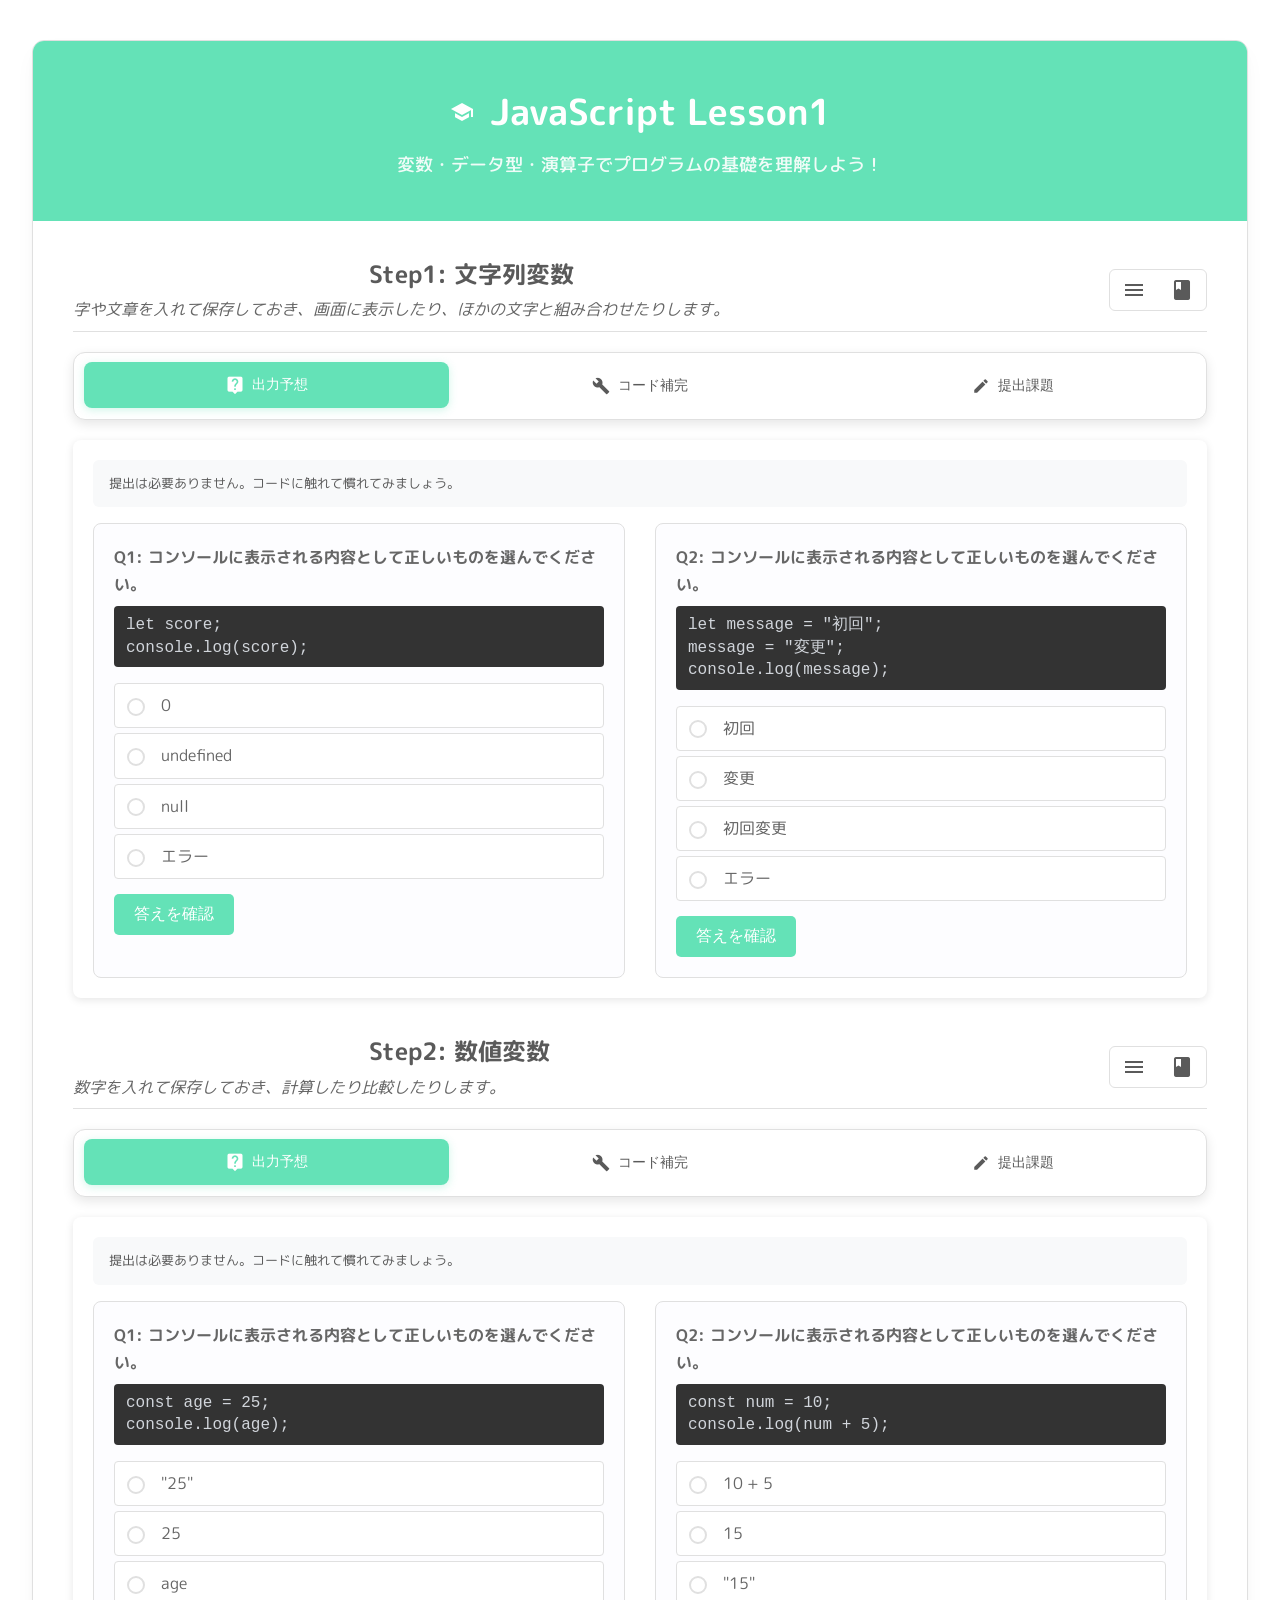
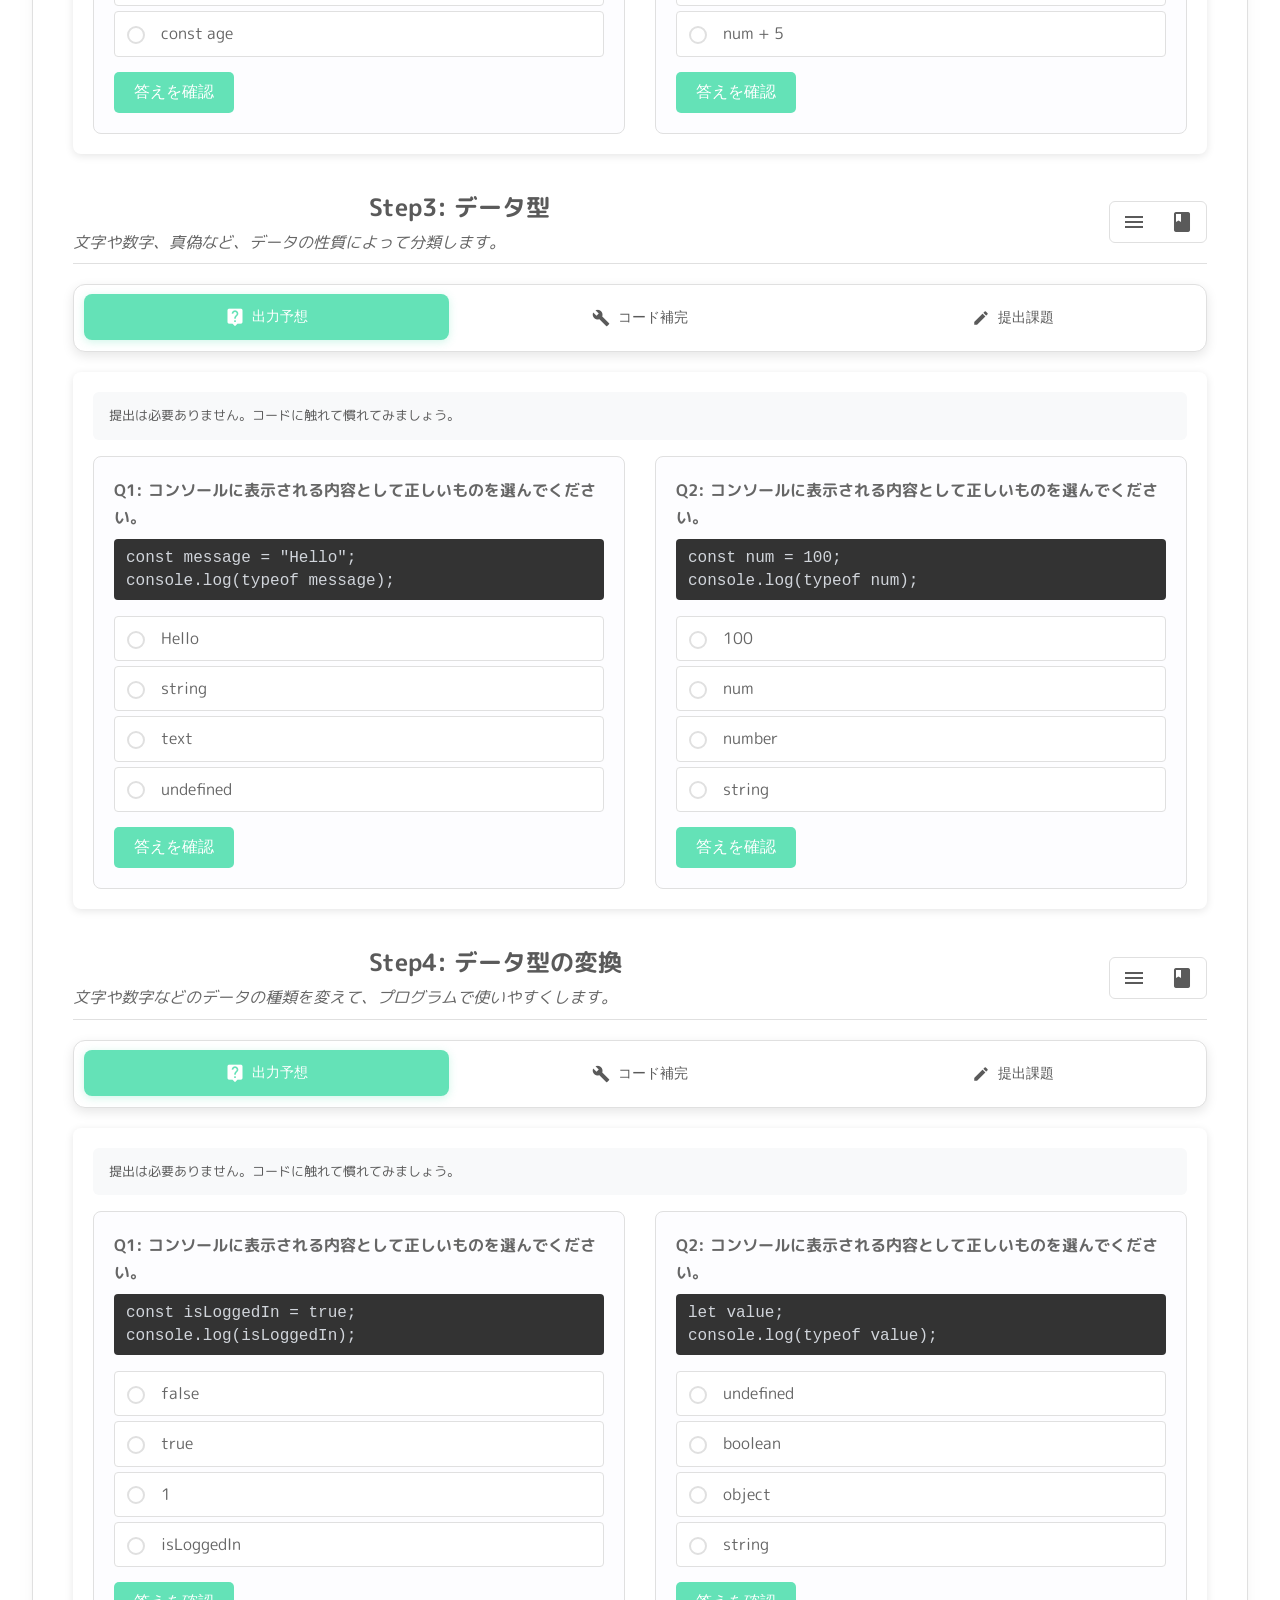
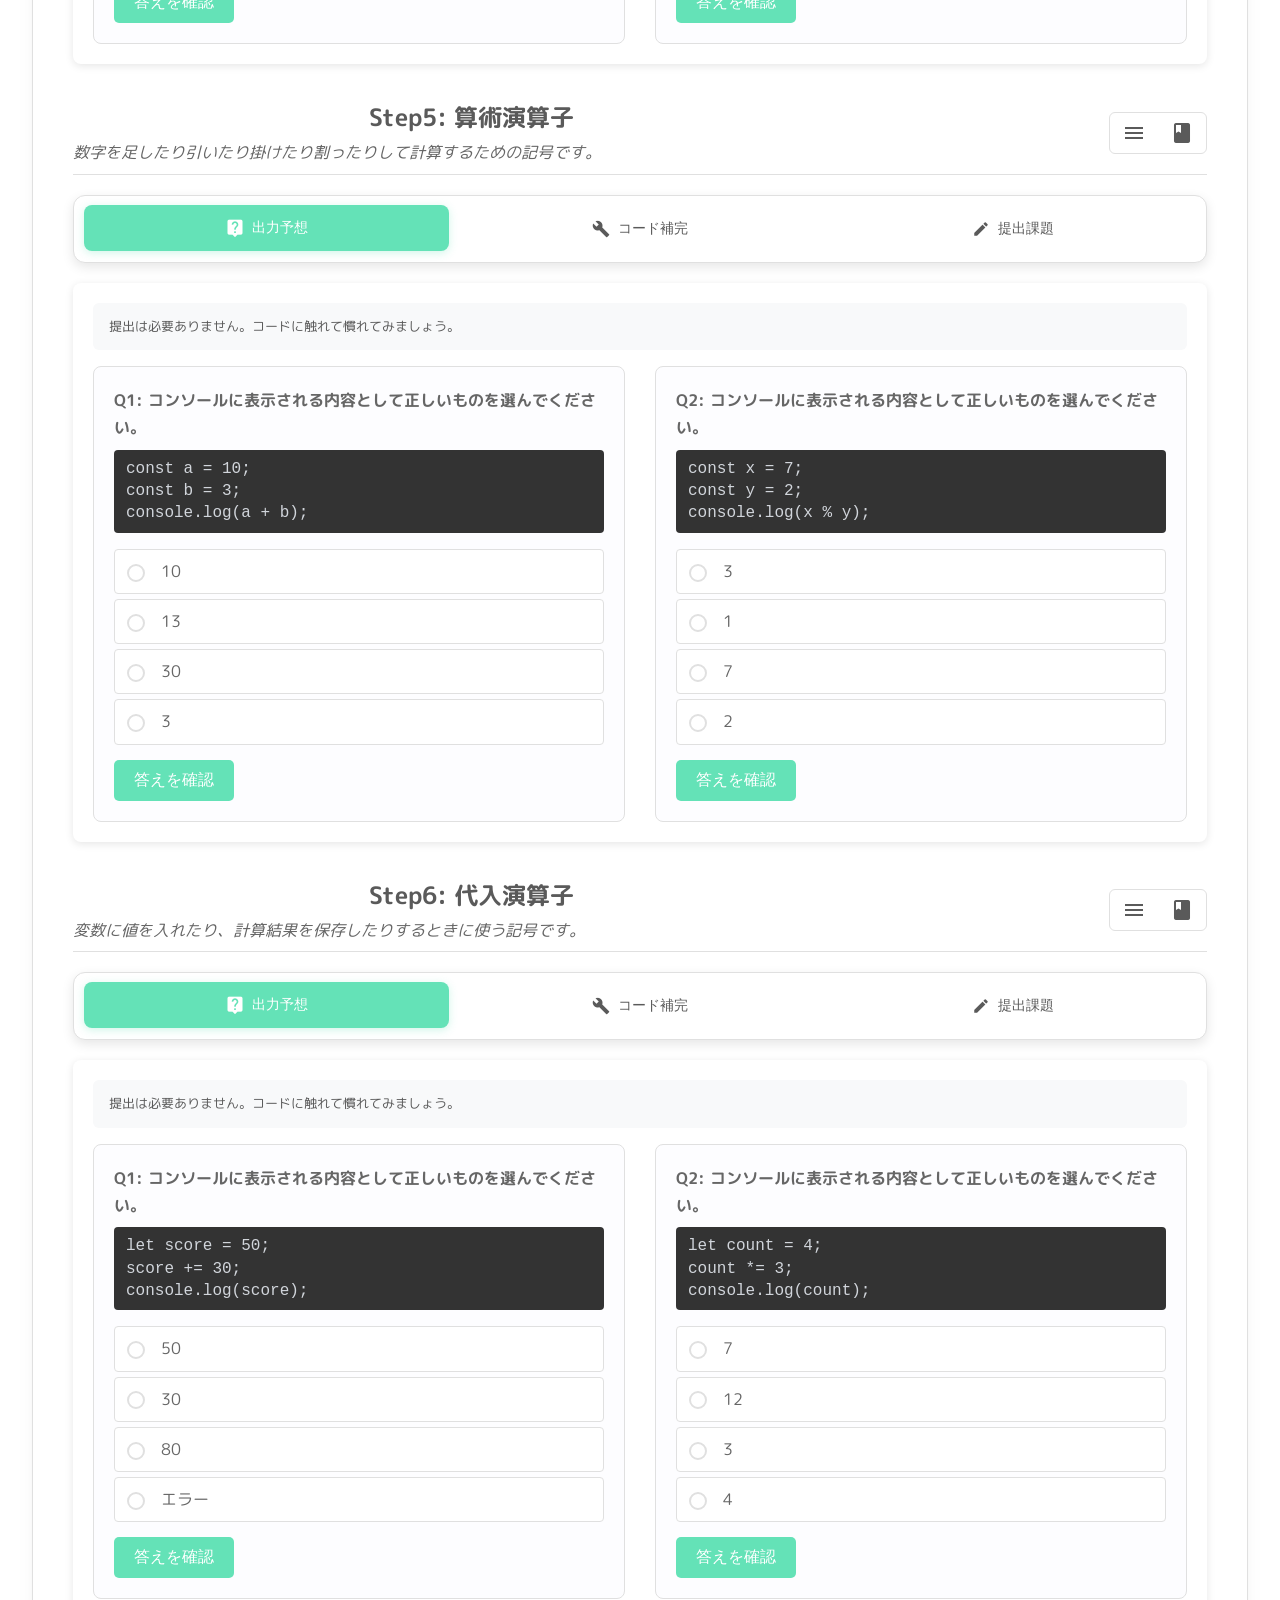
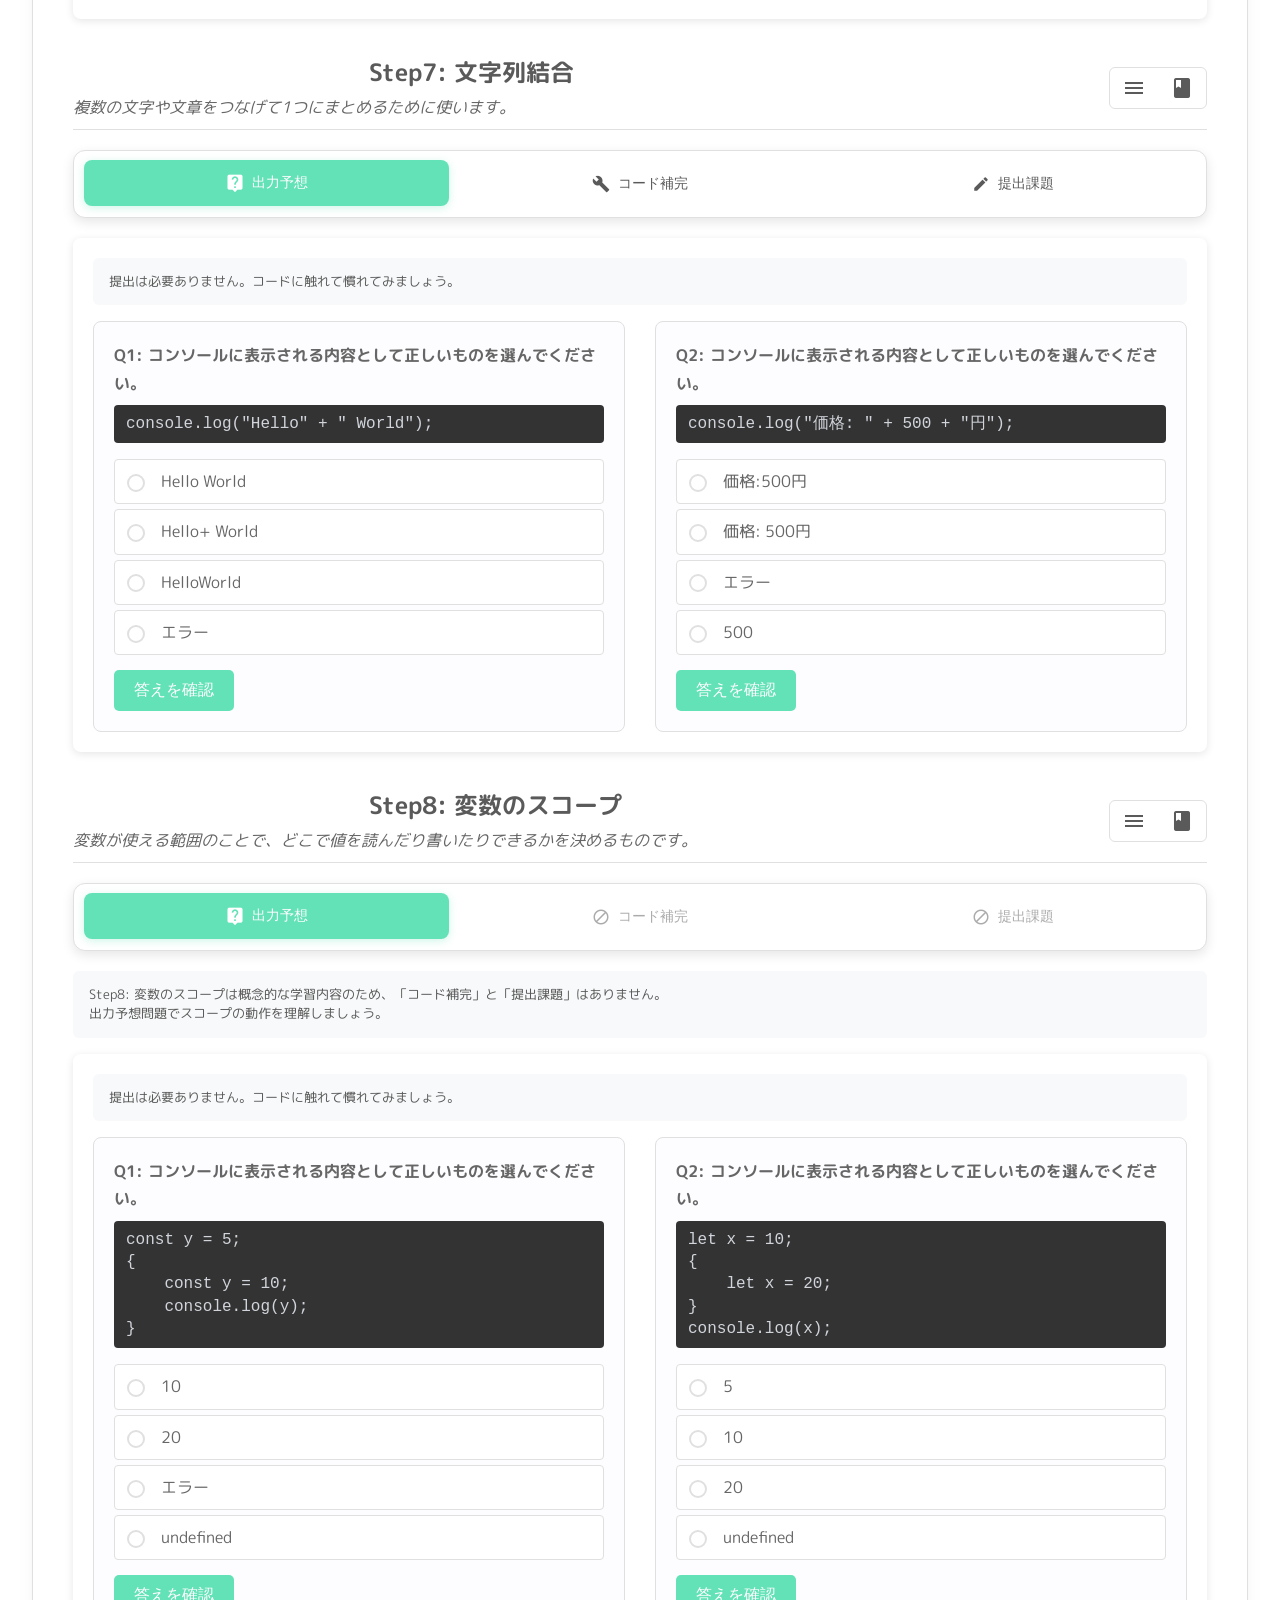
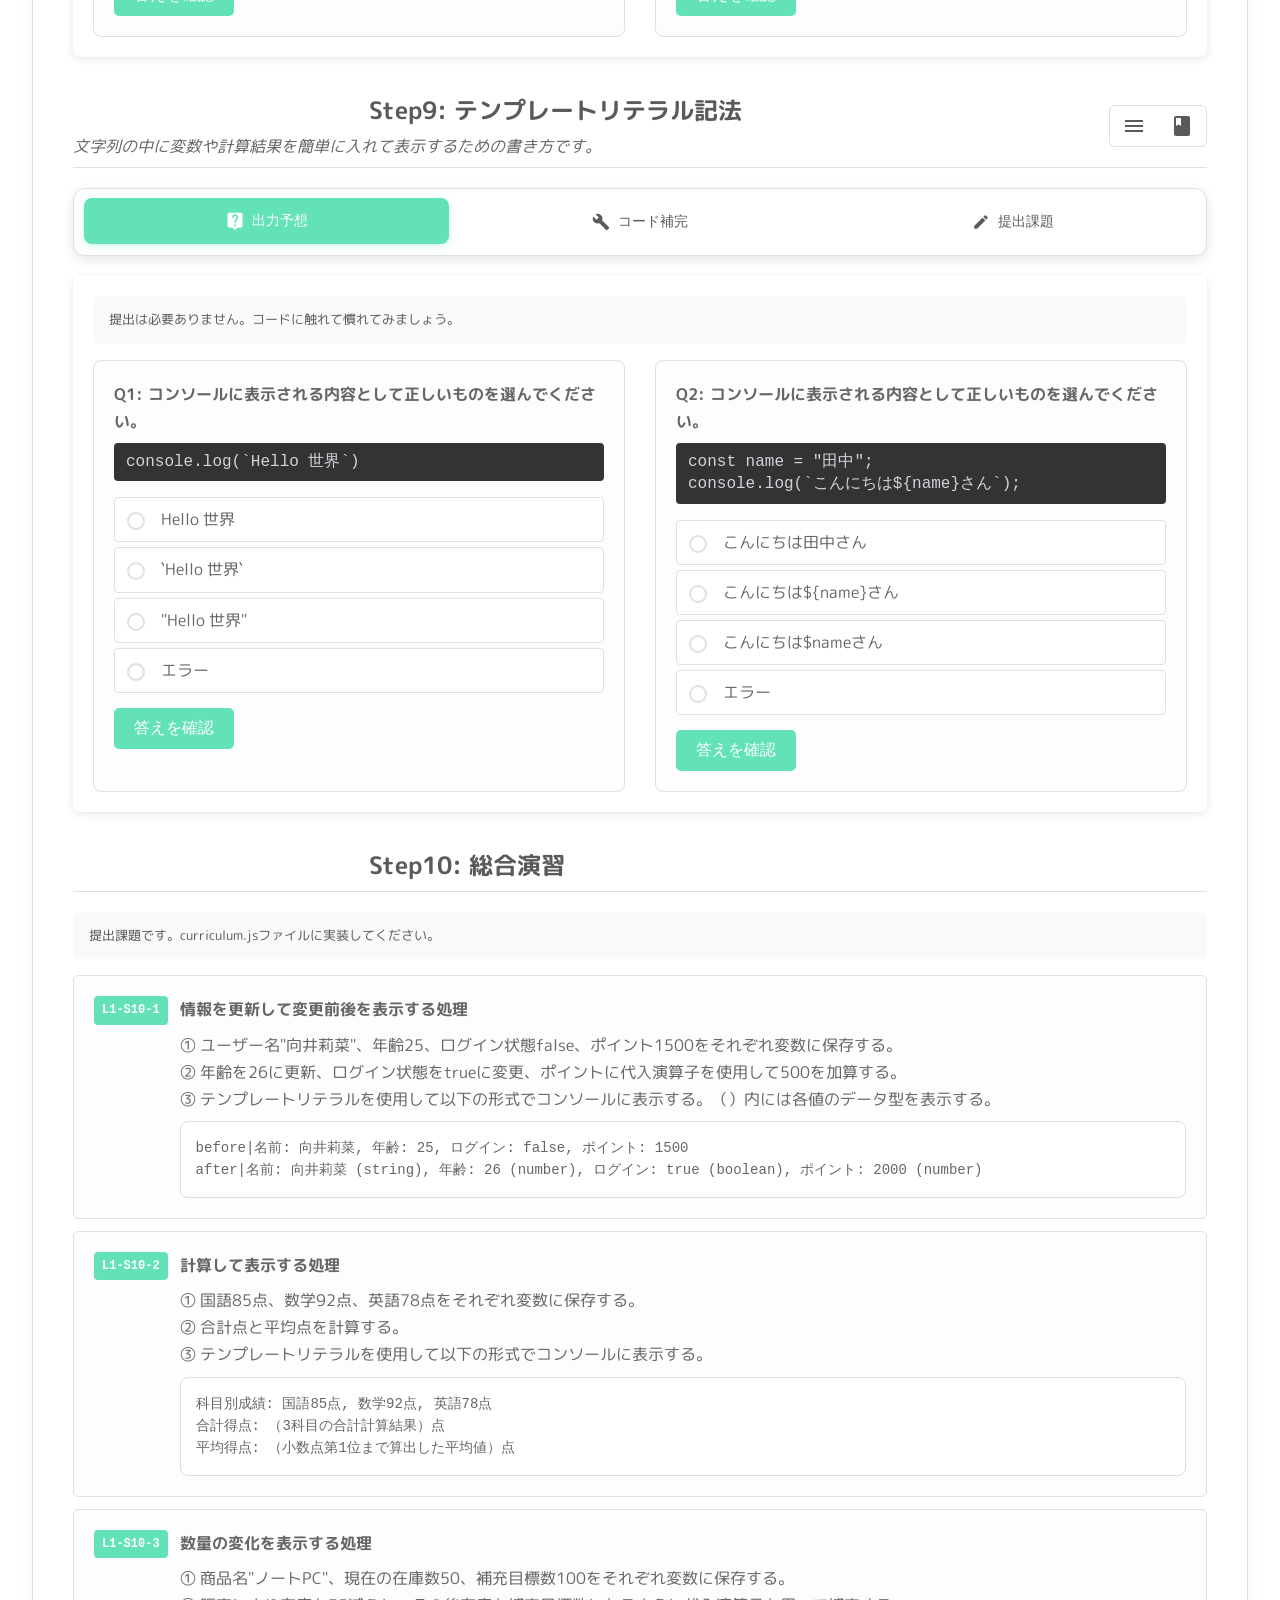
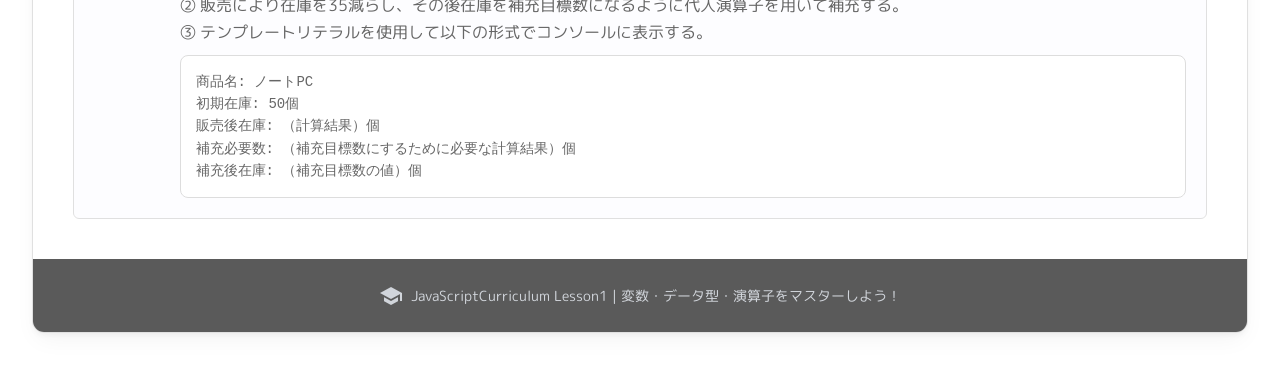
==== lesson1/index.html @ c9334e9e "各ファイルアップ" ====
<!doctype html>
<html lang="ja">
  <head>
    <meta charset="UTF-8" />
    <meta name="viewport" content="width=device-width, initial-scale=1.0" />
    <title>JavaScript練習 - Lesson1</title>
    <link rel="icon" href="../common/assets/image/favicon.ico" type="image/png" />
    <link rel="stylesheet" href="../common/assets/css/reset.css" />
    <link rel="stylesheet" href="../common/assets/css/base.css" />
    <link rel="stylesheet" href="../common/assets/css/style.css" />
    <link rel="stylesheet" href="assets/css/base.css" />
    <link href="https://fonts.googleapis.com/icon?family=Material+Icons" rel="stylesheet" />
  </head>
  <body>
    <div class="l-wrapper">
      <header class="l-header">
        <div class="p-headerTitle">
          <span class="material-icons">school</span>
          <h1 class="c-title-top">JavaScript Lesson1</h1>
        </div>
        <p class="c-title-sub">変数・データ型・演算子でプログラムの基礎を理解しよう！</p>
      </header>
      <main class="l-main">
        <!-- Step1 -->
        <section class="p-section js-section">
          <div class="p-section__title">
            <div class="p-section__title--content">
              <div class="p-section__title--top">
                <span class="material-icons">auto_awesome</span>
                <p>Step1: 文字列変数</p>
              </div>
              <span class="c-useCase">字や文章を入れて保存しておき、画面に表示したり、ほかの文字と組み合わせたりします。</span>
            </div>
            <a href="https://convi0310.backlog.com/alias/wiki/5093304" target="_blank" class="c-link js-tooltip" data-tooltip="解説を読む">
              <span class="material-icons">menu_book</span>
            </a>
          </div>
          <div class="p-section__step js-tab">
            <button class="c-tab js-tab-btn is-active" data-tab="quiz"><span class="material-icons">live_help</span> 出力予想</button>
            <button class="c-tab js-tab-btn u-ml-8" data-tab="blank"><span class="material-icons">build</span> コード補完</button>
            <button class="c-tab js-tab-btn u-ml-8" data-tab="task"><span class="material-icons">edit</span> 提出課題</button>
          </div>
          <!-- 出力予想 -->
          <div class="p-section__tab js-tab-content is-active" data-tab-content="quiz">
            <div class="p-desc">
              <p class="c-text">提出は必要ありません。コードに触れて慣れてみましょう。</p>
            </div>
            <div class="p-quiz">
              <div class="p-quiz__container">
                <div class="p-quiz__item js-quizItem">
                  <h4 class="c-title-question">Q1: コンソールに表示される内容として正しいものを選んでください。</h4>
                  <div class="c-code u-mb-16">let score;<br />console.log(score);</div>
                  <div class="p-choice js-choices">
                    <label class="p-choice__item"><input type="radio" name="q1_1" value="a" /> 0</label>
                    <label class="p-choice__item"><input type="radio" name="q1_1" value="b" /> undefined</label>
                    <label class="p-choice__item"><input type="radio" name="q1_1" value="c" /> null</label>
                    <label class="p-choice__item"><input type="radio" name="q1_1" value="d" /> エラー</label>
                  </div>
                  <div class="p-result u-mb-10 js-quiz-result--11">
                    <span class="js-quiz-message--11 u-color-message u-hide">選択肢を選んでください。</span>
                    <span class="js-quiz-correct--11 u-color-normal u-hide">〇 正解！</span>
                    <span class="js-quiz-incorrect--11 u-color-warning u-hide">
                      ✕ 不正解。<br />
                      正解は「undefined」です。letで宣言しただけで値を代入していない変数にはundefinedが入ります。
                    </span>
                  </div>
                  <button data-quiz-id="q1_1" data-step-question-id="11" class="c-btn">答えを確認</button>
                </div>
                <div class="p-quiz__item js-quizItem">
                  <h4 class="c-title-question">Q2: コンソールに表示される内容として正しいものを選んでください。</h4>
                  <div class="c-code u-mb-16">let message = "初回";<br />message = "変更";<br />console.log(message);</div>
                  <div class="p-choice js-choices">
                    <label class="p-choice__item"><input type="radio" name="q1_2" value="a" /> 初回</label>
                    <label class="p-choice__item"><input type="radio" name="q1_2" value="b" /> 変更</label>
                    <label class="p-choice__item"><input type="radio" name="q1_2" value="c" /> 初回変更</label>
                    <label class="p-choice__item"><input type="radio" name="q1_2" value="d" /> エラー</label>
                  </div>
                  <div class="p-result u-mb-10 js-quiz-result--12">
                    <span class="js-quiz-message--12 u-color-message u-hide">選択肢を選んでください。</span>
                    <span class="js-quiz-correct--12 u-color-normal u-hide">〇 正解！</span>
                    <span class="js-quiz-incorrect--12 u-color-warning u-hide">
                      ✕ 不正解。<br />
                      正解は「変更」です。変数messageの値が再代入により変更されます。
                    </span>
                  </div>
                  <button data-quiz-id="q1_2" data-step-question-id="12" class="c-btn">答えを確認</button>
                </div>
              </div>
            </div>
          </div>
          <!-- コード補完 -->
          <div class="p-section__tab js-tab-content" data-tab-content="blank">
            <div class="p-desc">
              <p class="c-text">提出は必要ありません。コードに触れて慣れてみましょう。</p>
            </div>
            <div class="p-blank">
              <div class="p-blank__item js-blankItem">
                <h4 class="c-title-question">Q1: 名前が2文字かどうかを確認するコードの空欄を埋めてください。</h4>
                <div class="c-code -blank">
                  const name = "田中";<br />
                  console.log(name.<label for="blank1-11" class="c-label-input">文字数を取得するプロパティ</label><input type="text" class="c-input js-blank--1" id="blank1-11" placeholder="①" /> ===
                  <label for="blank1-12" class="c-label-input">文字数</label><input type="text" class="c-input js-blank--2" id="blank1-12" placeholder="②" />);
                </div>
                <div class="p-result u-mb-10 js-blank-result--11">
                  <span class="js-blank-correct--11 u-color-normal u-hide">〇 正解！</span>
                  <span class="js-blank-incorrect--11 u-color-warning u-hide">
                    ✕ 不正解。<br />
                    正解は ①length ②2 です。<br />
                    lengthプロパティで文字列の文字数を取得し、===で数値と比較します。
                  </span>
                </div>
                <button data-blank-id="11" class="c-btn">答えを確認</button>
              </div>
              <div class="p-blank__item js-blankItem">
                <h4 class="c-title-question">Q2: お知らせメッセージを保存し、再代入した後にコンソールに表示するコードの空欄を埋めてください。</h4>
                <div class="c-code -blank">
                  <label for="blank1-14" class="c-label-input">Variable declaration</label>
                  <input type="text" class="c-input js-blank--4" id="blank1-14" placeholder="①" /> noticeMessage = "営業時間変更のお知らせ";<br />
                  noticeMessage = "休業日のお知らせ";<br />
                  console.<label for="blank1-15" class="c-label-input">Console method</label><input type="text" class="c-input js-blank--5" id="blank1-15" placeholder="②" />(noticeMessage);
                </div>
                <div class="p-result u-mb-10 js-blank-result--12">
                  <span class="js-blank-correct--12 u-color-normal u-hide">〇 正解！</span>
                  <span class="js-blank-incorrect--12 u-color-warning u-hide">
                    ✕ 不正解。<br />
                    正解は ①let ②log です。<br />
                    letは再代入可能な変数宣言、logはコンソールに表示するメソッドです。
                  </span>
                </div>
                <button data-blank-id="12" class="c-btn">答えを確認</button>
              </div>
            </div>
          </div>
          <!-- 提出課題 -->
          <div class="p-section__tab js-tab-content" data-tab-content="task">
            <div class="p-desc">
              <p class="c-text">提出課題です。curriculum.jsファイルに実装してください。</p>
            </div>
            <div class="p-task">
              <div class="p-task__item">
                <span class="c-tag js-tooltip" data-tooltip="問題番号をコピー" data-copy>L1-S1-1</span>
                <span class="u-flex-1"> 変数'companyName'に文字列"株式会社テクノロジー"を保存し、コンソールに表示する。 </span>
              </div>
              <div class="p-task__item">
                <span class="c-tag js-tooltip" data-tooltip="問題番号をコピー" data-copy>L1-S1-2</span>
                <span class="u-flex-1">
                  変数'welcomeMessage'に文字列"ようこそ、弊社のサイトへ"を保存し、コンソールに表示する。<br />
                  'welcomeMessage'に文字列"会社概要"を代入しコンソールへ表示する。
                </span>
              </div>
            </div>
          </div>
        </section>
        <!-- Step2 -->
        <section class="p-section js-section">
          <div class="p-section__title">
            <div class="p-section__title--content">
              <div class="p-section__title--top">
                <span class="material-icons">auto_awesome</span>
                <p>Step2: 数値変数</p>
              </div>
              <span class="c-useCase">数字を入れて保存しておき、計算したり比較したりします。</span>
            </div>
            <a href="https://convi0310.backlog.com/alias/wiki/5093304" target="_blank" class="c-link js-tooltip" data-tooltip="解説を読む">
              <span class="material-icons">menu_book</span>
            </a>
          </div>
          <div class="p-section__step js-tab">
            <button class="c-tab js-tab-btn is-active" data-tab="quiz2"><span class="material-icons">live_help</span> 出力予想</button>
            <button class="c-tab js-tab-btn u-ml-8" data-tab="blank2"><span class="material-icons">build</span> コード補完</button>
            <button class="c-tab js-tab-btn u-ml-8" data-tab="task2"><span class="material-icons">edit</span> 提出課題</button>
          </div>
          <!-- 出力予想 -->
          <div class="p-section__tab js-tab-content is-active" data-tab-content="quiz2">
            <div class="p-desc">
              <p class="c-text">提出は必要ありません。コードに触れて慣れてみましょう。</p>
            </div>
            <div class="p-quiz">
              <div class="p-quiz__container">
                <div class="p-quiz__item js-quizItem">
                  <h4 class="c-title-question">Q1: コンソールに表示される内容として正しいものを選んでください。</h4>
                  <div class="c-code u-mb-16">const age = 25;<br />console.log(age);</div>
                  <div class="p-choice js-choices">
                    <label class="p-choice__item"><input type="radio" name="q2_1" value="a" /> "25"</label>
                    <label class="p-choice__item"><input type="radio" name="q2_1" value="b" /> 25</label>
                    <label class="p-choice__item"><input type="radio" name="q2_1" value="c" /> age</label>
                    <label class="p-choice__item"><input type="radio" name="q2_1" value="d" /> const age</label>
                  </div>
                  <div class="p-result u-mb-10 js-quiz-result--21">
                    <span class="js-quiz-message--21 u-color-message u-hide">選択肢を選んでください。</span>
                    <span class="js-quiz-correct--21 u-color-normal u-hide">〇 正解！</span>
                    <span class="js-quiz-incorrect--21 u-color-warning u-hide">
                      ✕ 不正解。<br />
                      正解は「25」です。変数ageの値が出力されます。
                    </span>
                  </div>
                  <button data-quiz-id="q2_1" data-step-question-id="21" class="c-btn">答えを確認</button>
                </div>
                <div class="p-quiz__item js-quizItem">
                  <h4 class="c-title-question">Q2: コンソールに表示される内容として正しいものを選んでください。</h4>
                  <div class="c-code u-mb-16">const num = 10;<br />console.log(num + 5);</div>
                  <div class="p-choice js-choices">
                    <label class="p-choice__item"><input type="radio" name="q2_2" value="a" /> 10 + 5</label>
                    <label class="p-choice__item"><input type="radio" name="q2_2" value="b" /> 15</label>
                    <label class="p-choice__item"><input type="radio" name="q2_2" value="c" /> "15"</label>
                    <label class="p-choice__item"><input type="radio" name="q2_2" value="d" /> num + 5</label>
                  </div>
                  <div class="p-result u-mb-10 js-quiz-result--22">
                    <span class="js-quiz-message--22 u-color-message u-hide">選択肢を選んでください。</span>
                    <span class="js-quiz-correct--22 u-color-normal u-hide"> 〇 正解！ </span>
                    <span class="js-quiz-incorrect--22 u-color-warning u-hide">
                      ✕ 不正解。<br />
                      正解は「15」です。変数numと計算した値 10 + 5 = 15が出力されます。
                    </span>
                  </div>
                  <button data-quiz-id="q2_2" data-step-question-id="22" class="c-btn">答えを確認</button>
                </div>
              </div>
            </div>
          </div>
          <!-- コード補完 -->
          <div class="p-section__tab js-tab-content js-blank-2" data-tab-content="blank2">
            <div class="p-desc">
              <p class="c-text">提出は必要ありません。コードに触れて慣れてみましょう。</p>
            </div>
            <div class="p-blank">
              <div class="p-blank__item js-blankItem">
                <h4 class="c-title-question">Q1: 価格980円を保存し、コンソールに表示するコードの空欄を埋めてください。再代入はありません。</h4>
                <div class="c-code -blank">
                  <label for="blank1-21" class="c-label-input">Variable declaration</label>
                  <input type="text" class="c-input js-blank--7" id="blank1-21" placeholder="①" /> price =
                  <label for="blank1-22" class="c-label-input">Number value</label>
                  <input type="text" class="c-input js-blank--8" id="blank1-22" placeholder="②" />;<br />console.log(price);
                </div>
                <div class="p-result u-mb-10 js-blank-result--21">
                  <span class="js-blank-correct--21 u-color-normal u-hide"> 〇 正解！ </span>
                  <span class="js-blank-incorrect--21 u-color-warning u-hide">
                    ✕ 不正解。
                    <br />正解は ①const ②980 です。
                  </span>
                </div>
                <button data-blank-id="21" class="c-btn">答えを確認</button>
              </div>
              <div class="p-blank__item js-blankItem">
                <h4 class="c-title-question">Q2: 在庫数150個を保存し、75を再代入した後にコンソールに表示するコードの空欄を埋めてください。</h4>
                <div class="c-code -blank">
                  <label for="blank1-23" class="c-label-input">Variable declaration</label>
                  <input type="text" class="c-input js-blank--9" id="blank1-23" placeholder="①" /> stock =
                  <label for="blank1-24" class="c-label-input">Number value</label>
                  <input type="text" class="c-input js-blank--10" id="blank1-24" placeholder="②" />;<br />
                  stock = 75;<br />
                  console.log(stock);
                </div>
                <div class="p-result u-mb-10 js-blank-result--22">
                  <span class="js-blank-correct--22 u-color-normal u-hide"> 〇 正解！ </span>
                  <span class="js-blank-incorrect--22 u-color-warning u-hide">
                    ✕ 不正解。
                    <br />正解は ①let ②150 です。
                  </span>
                </div>
                <button data-blank-id="22" class="c-btn">答えを確認</button>
              </div>
            </div>
          </div>
          <!-- 提出課題 -->
          <div class="p-section__tab js-tab-content" data-tab-content="task2">
            <div class="p-desc">
              <p class="c-text">提出課題です。curriculum.jsファイルに実装してください。</p>
            </div>
            <div class="p-task">
              <div class="p-task__item">
                <span class="c-tag js-tooltip" data-tooltip="問題番号をコピー" data-copy>L1-S2-1</span>
                <span class="u-flex-1">変数'score'に数値85を保存し、コンソールに表示する。</span>
              </div>
              <div class="p-task__item">
                <span class="c-tag js-tooltip" data-tooltip="問題番号をコピー" data-copy>L1-S2-2</span>
                <span class="u-flex-1">
                  変数'count'に数値300を保存し、コンソールに表示する。 <br />
                  'countに数値100を再代入し、コンソールに表示する。
                </span>
              </div>
            </div>
          </div>
        </section>
        <!-- Step3 -->
        <section class="p-section js-section">
          <div class="p-section__title">
            <div class="p-section__title--content">
              <div class="p-section__title--top">
                <span class="material-icons">auto_awesome</span>
                <p>Step3: データ型</p>
              </div>
              <span class="c-useCase">文字や数字、真偽など、データの性質によって分類します。</span>
            </div>
            <a href="https://convi0310.backlog.com/alias/wiki/5093327" target="_blank" class="c-link js-tooltip" data-tooltip="解説を読む">
              <span class="material-icons">menu_book</span>
            </a>
          </div>
          <div class="p-section__step js-tab">
            <button class="c-tab js-tab-btn is-active" data-tab="quiz3"><span class="material-icons">live_help</span> 出力予想</button>
            <button class="c-tab js-tab-btn u-ml-8" data-tab="blank3"><span class="material-icons">build</span> コード補完</button>
            <button class="c-tab js-tab-btn u-ml-8" data-tab="task3"><span class="material-icons">edit</span> 提出課題</button>
          </div>
          <!-- 出力予想 -->
          <div class="p-section__tab js-tab-content is-active" data-tab-content="quiz3">
            <div class="p-desc">
              <p class="c-text">提出は必要ありません。コードに触れて慣れてみましょう。</p>
            </div>
            <div class="p-quiz">
              <div class="p-quiz__container">
                <div class="p-quiz__item js-quizItem">
                  <h4 class="c-title-question">Q1: コンソールに表示される内容として正しいものを選んでください。</h4>
                  <div class="c-code u-mb-16">const message = "Hello";<br />console.log(typeof message);</div>
                  <div class="p-choice js-choices">
                    <label class="p-choice__item"><input type="radio" name="q3_1" value="a" /> Hello</label>
                    <label class="p-choice__item"><input type="radio" name="q3_1" value="b" /> string</label>
                    <label class="p-choice__item"><input type="radio" name="q3_1" value="c" /> text</label>
                    <label class="p-choice__item"><input type="radio" name="q3_1" value="d" /> undefined</label>
                  </div>
                  <div class="p-result u-mb-10 js-quiz-result--31">
                    <span class="js-quiz-message--31 u-color-message u-hide">選択肢を選んでください。</span>
                    <span class="js-quiz-correct--31 u-color-normal u-hide"> 〇 正解！ </span>
                    <span class="js-quiz-incorrect--31 u-color-warning u-hide">
                      ✕ 不正解。<br />
                      正解は「string」です。変数messageの型が出力されます。
                    </span>
                  </div>
                  <button data-quiz-id="q3_1" data-step-question-id="31" class="c-btn">答えを確認</button>
                </div>

                <div class="p-quiz__item js-quizItem">
                  <h4 class="c-title-question">Q2: コンソールに表示される内容として正しいものを選んでください。</h4>
                  <div class="c-code u-mb-16">const num = 100;<br />console.log(typeof num);</div>
                  <div class="p-choice js-choices">
                    <label class="p-choice__item"><input type="radio" name="q3_2" value="a" /> 100</label>
                    <label class="p-choice__item"><input type="radio" name="q3_2" value="b" /> num</label>
                    <label class="p-choice__item"><input type="radio" name="q3_2" value="c" /> number</label>
                    <label class="p-choice__item"><input type="radio" name="q3_2" value="d" /> string</label>
                  </div>
                  <div class="p-result u-mb-10 js-quiz-result--32">
                    <span class="js-quiz-message--32 u-color-message u-hide">選択肢を選んでください。</span>
                    <span class="js-quiz-correct--32 u-color-normal u-hide"> 〇 正解！ </span>
                    <span class="js-quiz-incorrect--32 u-color-warning u-hide">
                      ✕ 不正解。<br />
                      正解は「number」です。変数numの型が出力されます。
                    </span>
                  </div>
                  <button data-quiz-id="q3_2" data-step-question-id="32" class="c-btn">答えを確認</button>
                </div>
              </div>
            </div>
          </div>
          <!-- コード補完 -->
          <div class="p-section__tab js-tab-content js-blank-3" data-tab-content="blank3">
            <div class="p-desc">
              <p class="c-text">提出は必要ありません。コードに触れて慣れてみましょう。</p>
            </div>
            <div class="p-blank">
              <div class="p-blank__item js-blankItem">
                <h4 class="c-title-question">Q1: 商品価格として1200を保存し、その型を確認するコードの空欄を埋めてください。再代入はありません。</h4>
                <div class="c-code -blank">
                  <label for="blank1-31" class="c-label-input">Variable declaration</label>
                  <input type="text" class="c-input js-blank--11" placeholder="①" id="blank1-31" /> price =
                  <label for="blank1-32" class="c-label-input">Number value</label>
                  <input type="text" class="c-input js-blank--12" placeholder="②" id="blank1-32" />;<br />
                  console.log(typeof price);
                </div>
                <div class="p-result u-mb-10 js-blank-result--31">
                  <span class="js-blank-correct--31 u-color-normal u-hide"> 〇 正解！ </span>
                  <span class="js-blank-incorrect--31 u-color-warning u-hide">
                    ✕ 不正解。<br />
                    正解は ①const ②1200 です。
                  </span>
                </div>
                <button data-blank-id="31" class="c-btn">答えを確認</button>
              </div>
              <div class="p-blank__item js-blankItem">
                <h4 class="c-title-question">Q2: 変数statusに数値200を保存し、その型を確認するコードの空欄を埋めてください。再代入はありません。</h4>
                <div class="c-code -blank">
                  const status = 200;<br />console.log(<label for="blank1-33" class="c-label-input">Typeof operator</label>
                  <input type="text" class="c-input js-blank--13" placeholder="①" id="blank1-33" />
                  <label for="blank1-34" class="c-label-input">Variable name</label>
                  <input type="text" class="c-input js-blank--14" placeholder="②" id="blank1-34" />);
                </div>
                <div class="p-result u-mb-10 js-blank-result--32">
                  <span class="js-blank-correct--32 u-color-normal u-hide"> 〇 正解！ </span>
                  <span class="js-blank-incorrect--32 u-color-warning u-hide">
                    ✕ 不正解。<br />
                    正解は ①typeof ②status です。
                  </span>
                </div>
                <button data-blank-id="32" class="c-btn">答えを確認</button>
              </div>
            </div>
          </div>
          <!-- 提出課題 -->
          <div class="p-section__tab js-tab-content" data-tab-content="task3">
            <div class="p-desc">
              <p class="c-text">提出課題です。curriculum.jsファイルに実装してください。</p>
            </div>
            <div class="p-task">
              <div class="p-task__item">
                <span class="c-tag js-tooltip" data-tooltip="問題番号をコピー" data-copy>L1-S3-1</span>
                <span class="u-flex-1">変数'message'に自由な文字列を保存し、データ型と値をコンソールに表示する。</span>
              </div>
              <div class="p-task__item">
                <span class="c-tag js-tooltip" data-tooltip="問題番号をコピー" data-copy>L1-S3-2</span>
                <span class="u-flex-1">変数'score'に自由な数値を保存し、データ型と値をコンソールに表示する。</span>
              </div>
            </div>
          </div>
        </section>
        <!-- Step4 -->
        <section class="p-section js-section">
          <div class="p-section__title">
            <div class="p-section__title--content">
              <div class="p-section__title--top">
                <span class="material-icons">auto_awesome</span>
                <p>Step4: データ型の変換</p>
              </div>
              <span class="c-useCase">文字や数字などのデータの種類を変えて、プログラムで使いやすくします。</span>
            </div>
            <a href="https://convi0310.backlog.com/alias/wiki/5093327" target="_blank" class="c-link js-tooltip" data-tooltip="解説を読む">
              <span class="material-icons">menu_book</span>
            </a>
          </div>
          <div class="p-section__step js-tab">
            <button class="c-tab js-tab-btn is-active" data-tab="quiz4"><span class="material-icons">live_help</span> 出力予想</button>
            <button class="c-tab js-tab-btn u-ml-8" data-tab="blank4"><span class="material-icons">build</span> コード補完</button>
            <button class="c-tab js-tab-btn u-ml-8" data-tab="task4"><span class="material-icons">edit</span> 提出課題</button>
          </div>
          <!-- 出力予想 -->
          <div class="p-section__tab js-tab-content is-active" data-tab-content="quiz4">
            <div class="p-desc">
              <p class="c-text">提出は必要ありません。コードに触れて慣れてみましょう。</p>
            </div>
            <div class="p-quiz">
              <div class="p-quiz__container">
                <div class="p-quiz__item js-quizItem">
                  <h4 class="c-title-question">Q1: コンソールに表示される内容として正しいものを選んでください。</h4>
                  <div class="c-code u-mb-16">const isLoggedIn = true;<br />console.log(isLoggedIn);</div>
                  <div class="p-choice js-choices">
                    <label class="p-choice__item"><input type="radio" name="q4_1" value="a" /> false</label>
                    <label class="p-choice__item"><input type="radio" name="q4_1" value="b" /> true</label>
                    <label class="p-choice__item"><input type="radio" name="q4_1" value="c" /> 1</label>
                    <label class="p-choice__item"><input type="radio" name="q4_1" value="d" /> isLoggedIn</label>
                  </div>
                  <div class="p-result u-mb-10 js-quiz-result--41">
                    <span class="js-quiz-message--41 u-color-message u-hide">選択肢を選んでください。</span>
                    <span class="js-quiz-correct--41 u-color-normal u-hide"> 〇 正解！ </span>
                    <span class="js-quiz-incorrect--41 u-color-warning u-hide">
                      ✕ 不正解。<br />
                      正解は「true」です。
                    </span>
                  </div>
                  <button data-quiz-id="q4_1" data-step-question-id="41" class="c-btn">答えを確認</button>
                </div>
                <div class="p-quiz__item js-quizItem">
                  <h4 class="c-title-question">Q2: コンソールに表示される内容として正しいものを選んでください。</h4>
                  <div class="c-code u-mb-16">let value;<br />console.log(typeof value);</div>
                  <div class="p-choice js-choices">
                    <label class="p-choice__item"><input type="radio" name="q4_2" value="a" /> undefined</label>
                    <label class="p-choice__item"><input type="radio" name="q4_2" value="b" /> boolean</label>
                    <label class="p-choice__item"><input type="radio" name="q4_2" value="c" /> object</label>
                    <label class="p-choice__item"><input type="radio" name="q4_2" value="d" /> string</label>
                  </div>
                  <div class="p-result u-mb-10 js-quiz-result--42">
                    <span class="js-quiz-message--42 u-color-message u-hide">選択肢を選んでください。</span>
                    <span class="js-quiz-correct--42 u-color-normal u-hide"> 〇 正解！ </span>
                    <span class="js-quiz-incorrect--42 u-color-warning u-hide">
                      ✕ 不正解。<br />
                      正解は「undefined」です。値が代入されていない変数は自動的にundefinedとなります。
                    </span>
                  </div>
                  <button data-quiz-id="q4_2" data-step-question-id="42" class="c-btn">答えを確認</button>
                </div>
              </div>
            </div>
          </div>
          <!-- コード補完 -->
          <div class="p-section__tab js-tab-content js-blank-4" data-tab-content="blank4">
            <div class="p-desc">
              <p class="c-text">提出は必要ありません。コードに触れて慣れてみましょう。</p>
            </div>
            <div class="p-blank">
              <div class="p-blank__item js-blankItem">
                <h4 class="c-title-question">Q1: 数値456を文字列に変換し、コンソールに表示するコードの空欄を埋めてください。</h4>
                <div class="c-code -blank">
                  <label for="blank1-41" class="c-label-input">Variable declaration</label>
                  <input type="text" class="c-input js-blank--15" id="blank1-41" placeholder="①" /> initValue = 456;<br />
                  initValue =
                  <label for="blank1-42" class="c-label-input">Conversion function</label>
                  <input type="text" class="c-input js-blank--16" id="blank1-42" placeholder="②" />(initValue);<br />
                  console.log(initValue);
                </div>
                <div class="p-result u-mb-10 js-blank-result--41">
                  <span class="js-blank-correct--41 u-color-normal u-hide"> 〇 正解！ </span>
                  <span class="js-blank-incorrect--41 u-color-warning u-hide">
                    ✕ 不正解。<br />
                    正解は ①let ②String です。
                  </span>
                </div>
                <button data-blank-id="41" class="c-btn">答えを確認</button>
              </div>
              <div class="p-blank__item js-blankItem">
                <h4 class="c-title-question">Q2: 文字列"123"を数値に変換し、コンソールに表示するコードの空欄を埋めてください。</h4>
                <div class="c-code -blank">
                  <label for="blank1-43" class="c-label-input">Variable declaration</label>
                  <input type="text" class="c-input js-blank--17" id="blank1-43" placeholder="①" /> strValue = "123";<br />
                  strValue =
                  <label for="blank1-44" class="c-label-input">Conversion function</label>
                  <input type="text" class="c-input js-blank--18" id="blank1-44" placeholder="②" />(strValue);<br />
                  console.log(strValue);
                </div>
                <div class="p-result u-mb-10 js-blank-result--42">
                  <span class="js-blank-correct--42 u-color-normal u-hide"> 〇 正解！ </span>
                  <span class="js-blank-incorrect--42 u-color-warning u-hide">
                    ✕ 不正解。<br />
                    正解は ①let ②Number です。
                  </span>
                </div>
                <button data-blank-id="42" class="c-btn">答えを確認</button>
              </div>
            </div>
          </div>
          <!-- 提出課題 -->
          <div class="p-section__tab js-tab-content" data-tab-content="task4">
            <div class="p-desc">
              <p class="c-text">提出課題です。curriculum.jsファイルに実装してください。</p>
            </div>
            <div class="p-task">
              <div class="p-task__item">
                <span class="c-tag js-tooltip" data-tooltip="問題番号をコピー" data-copy>L1-S4-1</span>
                <span class="u-flex-1">変数'isActive'にtrue、変数'isComplete'にfalseを保存し、それぞれデータ型と値をコンソールに表示する。</span>
              </div>
              <div class="p-task__item">
                <span class="c-tag js-tooltip" data-tooltip="問題番号をコピー" data-copy>L1-S4-2</span>
                <span class="u-flex-1">
                  変数'initValue'に数値456を保存し、データ型と値をコンソールに表示する。<br />
                  文字列に変換して変数に再代入し、データ型と値をコンソールに表示する。
                </span>
              </div>
            </div>
          </div>
        </section>
        <!-- Step5 -->
        <section class="p-section js-section">
          <div class="p-section__title">
            <div class="p-section__title--content">
              <div class="p-section__title--top">
                <span class="material-icons">auto_awesome</span>
                <p>Step5: 算術演算子</p>
              </div>
              <span class="c-useCase">数字を足したり引いたり掛けたり割ったりして計算するための記号です。</span>
            </div>
            <a href="https://convi0310.backlog.com/alias/wiki/5093344" target="_blank" class="c-link js-tooltip" data-tooltip="解説を読む">
              <span class="material-icons">menu_book</span>
            </a>
          </div>
          <div class="p-section__step js-tab">
            <button class="c-tab js-tab-btn is-active" data-tab="quiz5"><span class="material-icons">live_help</span> 出力予想</button>
            <button class="c-tab js-tab-btn u-ml-8" data-tab="blank5"><span class="material-icons">build</span> コード補完</button>
            <button class="c-tab js-tab-btn u-ml-8" data-tab="task5"><span class="material-icons">edit</span> 提出課題</button>
          </div>
          <!-- 出力予想 -->
          <div class="p-section__tab js-tab-content is-active" data-tab-content="quiz5">
            <div class="p-desc">
              <p class="c-text">提出は必要ありません。コードに触れて慣れてみましょう。</p>
            </div>
            <div class="p-quiz">
              <div class="p-quiz__container">
                <div class="p-quiz__item js-quizItem">
                  <h4 class="c-title-question">Q1: コンソールに表示される内容として正しいものを選んでください。</h4>
                  <div class="c-code u-mb-16">const a = 10;<br />const b = 3;<br />console.log(a + b);</div>
                  <div class="p-choice js-choices">
                    <label class="p-choice__item"><input type="radio" name="q5_1" value="a" /> 10</label>
                    <label class="p-choice__item"><input type="radio" name="q5_1" value="b" /> 13</label>
                    <label class="p-choice__item"><input type="radio" name="q5_1" value="c" /> 30</label>
                    <label class="p-choice__item"><input type="radio" name="q5_1" value="d" /> 3</label>
                  </div>
                  <div class="p-result u-mb-10 js-quiz-result--51">
                    <span class="js-quiz-message--51 u-color-message u-hide">選択肢を選んでください。</span>
                    <span class="js-quiz-correct--51 u-color-normal u-hide"> 〇 正解！ </span>
                    <span class="js-quiz-incorrect--51 u-color-warning u-hide">
                      ✕ 不正解。<br />
                      正解は「13」です。+ 演算子は加算できます。
                    </span>
                  </div>
                  <button data-quiz-id="q5_1" data-step-question-id="51" class="c-btn">答えを確認</button>
                </div>
                <div class="p-quiz__item js-quizItem">
                  <h4 class="c-title-question">Q2: コンソールに表示される内容として正しいものを選んでください。</h4>
                  <div class="c-code u-mb-16">const x = 7;<br />const y = 2;<br />console.log(x % y);</div>
                  <div class="p-choice js-choices">
                    <label class="p-choice__item"><input type="radio" name="q5_2" value="a" /> 3</label>
                    <label class="p-choice__item"><input type="radio" name="q5_2" value="b" /> 1</label>
                    <label class="p-choice__item"><input type="radio" name="q5_2" value="c" /> 7</label>
                    <label class="p-choice__item"><input type="radio" name="q5_2" value="d" /> 2</label>
                  </div>
                  <div class="p-result u-mb-10 js-quiz-result--52">
                    <span class="js-quiz-message--52 u-color-message u-hide">選択肢を選んでください。</span>
                    <span class="js-quiz-correct--52 u-color-normal u-hide"> 〇 正解！ </span>
                    <span class="js-quiz-incorrect--52 u-color-warning u-hide">
                      ✕ 不正解。<br />
                      正解は「1」です。% 演算子は余りを求めます。
                    </span>
                  </div>
                  <button data-quiz-id="q5_2" data-step-question-id="52" class="c-btn">答えを確認</button>
                </div>
              </div>
            </div>
          </div>
          <!-- コード補完 -->
          <div class="p-section__tab js-tab-content js-blank-5" data-tab-content="blank5">
            <div class="p-desc">
              <p class="c-text">提出は必要ありません。コードに触れて慣れてみましょう。</p>
            </div>
            <div class="p-blank">
              <div class="p-blank__item js-blankItem">
                <h4 class="c-title-question">Q1: 商品価格と送料の合計を計算し、コンソールに表示するコードの空欄を埋めてください。再代入はありません。</h4>
                <div class="c-code -blank">
                  <label for="blank1-51" class="c-label-input">Variable declaration</label>
                  <input type="text" class="c-input js-blank--19" placeholder="①" id="blank1-51" /> totalPrice = productPrice
                  <label for="blank1-52" class="c-label-input">Arithmetic operator</label>
                  <input type="text" class="c-input js-blank--20" placeholder="②" id="blank1-52" /> shippingFee;<br />
                  console.log(totalPrice);
                </div>
                <div class="p-result u-mb-10 js-blank-result--51">
                  <span class="js-blank-correct--51 u-color-normal u-hide"> 〇 正解！ </span>
                  <span class="js-blank-incorrect--51 u-color-warning u-hide">
                    ✕ 不正解。<br />
                    正解は ①const ②+ です。
                  </span>
                </div>
                <button data-blank-id="51" class="c-btn">答えを確認</button>
              </div>

              <div class="p-blank__item js-blankItem">
                <h4 class="c-title-question">Q2: 数値23を3で割った余りを計算し、コンソールに表示するコードの空欄を埋めてください。</h4>
                <div class="c-code -blank">
                  <label for="blank1-53" class="c-label-input">Variable declaration</label>
                  <input type="text" class="c-input js-blank--21" placeholder="①" id="blank1-53" /> remainder = 23
                  <label for="blank1-54" class="c-label-input">Arithmetic operator</label>
                  <input type="text" class="c-input js-blank--22" placeholder="②" id="blank1-54" /> 3;<br />
                  console.log(remainder);
                </div>
                <div class="p-result u-mb-10 js-blank-result--52">
                  <span class="js-blank-correct--52 u-color-normal u-hide">〇 正解！</span>
                  <span class="js-blank-incorrect--52 u-color-warning u-hide">
                    ✕ 不正解。<br />
                    正解は ①const ②% です。
                  </span>
                </div>
                <button data-blank-id="52" class="c-btn">答えを確認</button>
              </div>
            </div>
          </div>
          <!-- 提出課題 -->
          <div class="p-section__tab js-tab-content" data-tab-content="task5">
            <div class="p-desc">
              <p class="c-text">提出課題です。curriculum.jsファイルに実装してください。</p>
            </div>
            <div class="p-task">
              <div class="p-task__item">
                <span class="c-tag js-tooltip" data-tooltip="問題番号をコピー" data-copy>L1-S5-1</span>
                <span class="u-flex-1">
                  商品価格1200円、送料500円をそれぞれ変数に保存し、商品価格と送料を合計する。<br />
                  その金額に、消費税10%をかけた金額を計算してコンソールに表示する。
                </span>
              </div>
              <div class="p-task__item">
                <span class="c-tag js-tooltip" data-tooltip="問題番号をコピー" data-copy>L1-S5-2</span>
                <span class="u-flex-1">数値23を変数に保存し、その23を3で割った余りを計算してコンソールに表示する。</span>
              </div>
            </div>
          </div>
        </section>
        <!-- Step6 -->
        <section class="p-section js-section">
          <div class="p-section__title">
            <div class="p-section__title--content">
              <div class="p-section__title--top">
                <span class="material-icons">auto_awesome</span>
                <p>Step6: 代入演算子</p>
              </div>
              <span class="c-useCase">変数に値を入れたり、計算結果を保存したりするときに使う記号です。</span>
            </div>
            <a href="https://convi0310.backlog.com/alias/wiki/5093344" target="_blank" class="c-link js-tooltip" data-tooltip="解説を読む">
              <span class="material-icons">menu_book</span>
            </a>
          </div>
          <div class="p-section__step js-tab">
            <button class="c-tab js-tab-btn is-active" data-tab="quiz6"><span class="material-icons">live_help</span> 出力予想</button>
            <button class="c-tab js-tab-btn u-ml-8" data-tab="blank6"><span class="material-icons">build</span> コード補完</button>
            <button class="c-tab js-tab-btn u-ml-8" data-tab="task6"><span class="material-icons">edit</span> 提出課題</button>
          </div>
          <!-- 出力予想 -->
          <div class="p-section__tab js-tab-content is-active" data-tab-content="quiz6">
            <div class="p-desc">
              <p class="c-text">提出は必要ありません。コードに触れて慣れてみましょう。</p>
            </div>
            <div class="p-quiz">
              <div class="p-quiz__container">
                <div class="p-quiz__item js-quizItem">
                  <h4 class="c-title-question">Q1: コンソールに表示される内容として正しいものを選んでください。</h4>
                  <div class="c-code u-mb-16">let score = 50;<br />score += 30;<br />console.log(score);</div>
                  <div class="p-choice js-choices">
                    <label class="p-choice__item"><input type="radio" name="q6_1" value="a" /> 50</label>
                    <label class="p-choice__item"><input type="radio" name="q6_1" value="b" /> 30</label>
                    <label class="p-choice__item"><input type="radio" name="q6_1" value="c" /> 80</label>
                    <label class="p-choice__item"><input type="radio" name="q6_1" value="d" /> エラー</label>
                  </div>
                  <div class="p-result u-mb-10 js-quiz-result--61">
                    <span class="js-quiz-message--61 u-color-message u-hide">選択肢を選んでください。</span>
                    <span class="js-quiz-correct--61 u-color-normal u-hide">〇 正解！</span>
                    <span class="js-quiz-incorrect--61 u-color-warning u-hide">
                      ✕ 不正解。<br />
                      正解は「80」です。+= で加算代入できます。
                    </span>
                  </div>
                  <button data-quiz-id="q6_1" data-step-question-id="61" class="c-btn">答えを確認</button>
                </div>
                <div class="p-quiz__item js-quizItem">
                  <h4 class="c-title-question">Q2: コンソールに表示される内容として正しいものを選んでください。</h4>
                  <div class="c-code u-mb-16">let count = 4;<br />count *= 3;<br />console.log(count);</div>
                  <div class="p-choice js-choices">
                    <label class="p-choice__item"><input type="radio" name="q6_2" value="a" /> 7</label>
                    <label class="p-choice__item"><input type="radio" name="q6_2" value="b" /> 12</label>
                    <label class="p-choice__item"><input type="radio" name="q6_2" value="c" /> 3</label>
                    <label class="p-choice__item"><input type="radio" name="q6_2" value="d" /> 4</label>
                  </div>
                  <div class="p-result u-mb-10 js-quiz-result--62">
                    <span class="js-quiz-message--62 u-color-message u-hide">選択肢を選んでください。</span>
                    <span class="js-quiz-correct--62 u-color-normal u-hide">〇 正解！</span>
                    <span class="js-quiz-incorrect--62 u-color-warning u-hide">
                      ✕ 不正解。<br />
                      正解は「12」です。*= で乗算代入できます。
                    </span>
                  </div>
                  <button data-quiz-id="q6_2" data-step-question-id="62" class="c-btn">答えを確認</button>
                </div>
              </div>
            </div>
          </div>
          <!-- コード補完 -->
          <div class="p-section__tab js-tab-content js-blank-6" data-tab-content="blank6">
            <div class="p-desc">
              <p class="c-text">提出は必要ありません。コードに触れて慣れてみましょう。</p>
            </div>
            <div class="p-blank">
              <div class="p-blank__item js-blankItem">
                <h4 class="c-title-question">Q1: カウンターに10を加算し、コンソールに表示するコードの空欄を埋めてください。</h4>
                <div class="c-code -blank">
                  <label for="blank1-61" class="c-label-input">Variable declaration</label>
                  <input type="text" class="c-input js-blank--23" placeholder="①" id="blank1-61" /> counter = 50;<br />
                  counter <label for="blank1-62" class="c-label-input">Assignment operator</label> <input type="text" class="c-input js-blank--24" placeholder="②" id="blank1-62" /> 10;<br />
                  console.log(counter);
                </div>
                <div class="p-result u-mb-10 js-blank-result--61">
                  <span class="js-blank-correct--61 u-color-normal u-hide">〇 正解！</span>
                  <span class="js-blank-incorrect--61 u-color-warning u-hide">
                    ✕ 不正解。<br />
                    正解は ①let ②+= です。
                  </span>
                </div>
                <button data-blank-id="61" class="c-btn">答えを確認</button>
              </div>
              <div class="p-blank__item js-blankItem">
                <h4 class="c-title-question">Q2: 価格を2倍にし、コンソールに表示するコードの空欄を埋めてください。</h4>
                <div class="c-code -blank">
                  <label for="blank1-63" class="c-label-input">Variable declaration</label>
                  <input type="text" class="c-input js-blank--25" placeholder="①" id="blank1-63" /> price = 100;<br />
                  price <label for="blank1-64" class="c-label-input">Assignment operator</label> <input type="text" class="c-input js-blank--26" placeholder="②" id="blank1-64" /> 2;<br />
                  console.log(price);
                </div>
                <div class="p-result u-mb-10 js-blank-result--62">
                  <span class="js-blank-correct--62 u-color-normal u-hide">〇 正解！</span>
                  <span class="js-blank-incorrect--62 u-color-warning u-hide">
                    ✕ 不正解。<br />
                    正解は ①let ②*= です。
                  </span>
                </div>
                <button data-blank-id="62" class="c-btn">答えを確認</button>
              </div>
            </div>
          </div>
          <!-- 提出課題 -->
          <div class="p-section__tab js-tab-content" data-tab-content="task6">
            <div class="p-desc">
              <p class="c-text">提出課題です。curriculum.jsファイルに実装してください。</p>
            </div>
            <div class="p-task">
              <div class="p-task__item">
                <span class="c-tag js-tooltip" data-tooltip="問題番号をコピー" data-copy>L1-S6-1</span>
                <span class="u-flex-1">変数に数値100を代入後、代入演算子で50を加算、20を減算し、各段階でコンソールに表示する。</span>
              </div>
              <div class="p-task__item">
                <span class="c-tag js-tooltip" data-tooltip="問題番号をコピー" data-copy>L1-S6-2</span>
                <span class="u-flex-1">変数に数値200を代入後、代入演算子で1.5倍、2で割り、各段階でコンソールに表示する。</span>
              </div>
            </div>
          </div>
        </section>
        <!-- Step7 -->
        <section class="p-section js-section">
          <div class="p-section__title">
            <div class="p-section__title--content">
              <div class="p-section__title--top">
                <span class="material-icons">auto_awesome</span>
                <p>Step7: 文字列結合</p>
              </div>
              <span class="c-useCase">複数の文字や文章をつなげて1つにまとめるために使います。</span>
            </div>
            <a href="https://convi0310.backlog.com/alias/wiki/5093344" target="_blank" class="c-link js-tooltip" data-tooltip="解説を読む">
              <span class="material-icons">menu_book</span>
            </a>
          </div>
          <div class="p-section__step js-tab">
            <button class="c-tab js-tab-btn is-active" data-tab="quiz7"><span class="material-icons">live_help</span> 出力予想</button>
            <button class="c-tab js-tab-btn u-ml-8" data-tab="blank7"><span class="material-icons">build</span> コード補完</button>
            <button class="c-tab js-tab-btn u-ml-8" data-tab="task7"><span class="material-icons">edit</span> 提出課題</button>
          </div>
          <!-- 出力予想 -->
          <div class="p-section__tab js-tab-content is-active" data-tab-content="quiz7">
            <div class="p-desc">
              <p class="c-text">提出は必要ありません。コードに触れて慣れてみましょう。</p>
            </div>
            <div class="p-quiz">
              <div class="p-quiz__container">
                <div class="p-quiz__item js-quizItem">
                  <h4 class="c-title-question">Q1: コンソールに表示される内容として正しいものを選んでください。</h4>
                  <div class="c-code u-mb-16">console.log("Hello" + " World");</div>
                  <div class="p-choice js-choices">
                    <label class="p-choice__item"><input type="radio" name="q7_1" value="a" /> Hello World</label>
                    <label class="p-choice__item"><input type="radio" name="q7_1" value="b" /> Hello+ World</label>
                    <label class="p-choice__item"><input type="radio" name="q7_1" value="c" /> HelloWorld</label>
                    <label class="p-choice__item"><input type="radio" name="q7_1" value="d" /> エラー</label>
                  </div>
                  <div class="p-result u-mb-10 js-quiz-result--71">
                    <span class="js-quiz-message--71 u-color-message u-hide">選択肢を選んでください。</span>
                    <span class="js-quiz-correct--71 u-color-normal u-hide">〇 正解！</span>
                    <span class="js-quiz-incorrect--71 u-color-warning u-hide">
                      ✕ 不正解。<br />
                      正解は「Hello World」です。+ で文字列連結できます。
                    </span>
                  </div>
                  <button data-quiz-id="q7_1" data-step-question-id="71" class="c-btn">答えを確認</button>
                </div>
                <div class="p-quiz__item js-quizItem">
                  <h4 class="c-title-question">Q2: コンソールに表示される内容として正しいものを選んでください。</h4>
                  <div class="c-code u-mb-16">console.log("価格: " + 500 + "円");</div>
                  <div class="p-choice js-choices">
                    <label class="p-choice__item"><input type="radio" name="q7_2" value="a" /> 価格:500円</label>
                    <label class="p-choice__item"><input type="radio" name="q7_2" value="b" /> 価格: 500円</label>
                    <label class="p-choice__item"><input type="radio" name="q7_2" value="c" /> エラー</label>
                    <label class="p-choice__item"><input type="radio" name="q7_2" value="d" /> 500</label>
                  </div>
                  <div class="p-result u-mb-10 js-quiz-result--72">
                    <span class="js-quiz-message--72 u-color-message u-hide">選択肢を選んでください。</span>
                    <span class="js-quiz-correct--72 u-color-normal u-hide">〇 正解！</span>
                    <span class="js-quiz-incorrect--72 u-color-warning u-hide">
                      ✕ 不正解。<br />
                      正解は「 価格: 500円」です。+ で文字列連結できます。
                    </span>
                  </div>
                  <button data-quiz-id="q7_2" data-step-question-id="72" class="c-btn">答えを確認</button>
                </div>
              </div>
            </div>
          </div>
          <!-- コード補完 -->
          <div class="p-section__tab js-tab-content js-blank-7" data-tab-content="blank7">
            <div class="p-desc">
              <p class="c-text">提出は必要ありません。コードに触れて慣れてみましょう。</p>
            </div>
            <div class="p-blank">
              <div class="p-blank__item js-blankItem">
                <h4 class="c-title-question">Q1: 文字列結合でメッセージを作成するコードの空欄を埋めてください。</h4>
                <div class="c-code -blank">
                  <label for="blank1-71" class="c-label-input">Variable declaration</label>
                  <input type="text" class="c-input js-blank--27" placeholder="①" id="blank1-71" /> message = "こんにちは"
                  <label for="blank1-72" class="c-label-input">String operator</label>
                  <input type="text" class="c-input js-blank--28" placeholder="②" id="blank1-72" /> "世界";<br />
                  console.log(message);
                </div>
                <div class="p-result u-mb-10 js-blank-result--71">
                  <span class="js-blank-correct--71 u-color-normal u-hide">〇 正解！</span>
                  <span class="js-blank-incorrect--71 u-color-warning u-hide">
                    ✕ 不正解。<br />
                    正解は ①const ②+ です。
                  </span>
                </div>
                <button data-blank-id="71" class="c-btn">答えを確認</button>
              </div>

              <div class="p-blank__item js-blankItem">
                <h4 class="c-title-question">Q2: 数値と文字列を結合するコードの空欄を埋めてください。</h4>
                <div class="c-code -blank">
                  <label for="blank1-73" class="c-label-input">Variable declaration</label>
                  <input type="text" class="c-input js-blank--29" placeholder="①" id="blank1-73" /> result = "合計: "
                  <label for="blank1-74" class="c-label-input">String operator</label>
                  <input type="text" class="c-input js-blank--30" placeholder="②" id="blank1-74" /> 100;<br />
                  console.log(result);
                </div>
                <div class="p-result u-mb-10 js-blank-result--72">
                  <span class="js-blank-correct--72 u-color-normal u-hide">〇 正解！</span>
                  <span class="js-blank-incorrect--72 u-color-warning u-hide">
                    ✕ 不正解。<br />
                    正解は ①const ②+ です。
                  </span>
                </div>
                <button data-blank-id="72" class="c-btn">答えを確認</button>
              </div>
            </div>
          </div>
          <!-- 提出課題 -->
          <div class="p-section__tab js-tab-content" data-tab-content="task7">
            <div class="p-desc">
              <p class="c-text">提出課題です。curriculum.jsファイルに実装してください。</p>
            </div>
            <div class="p-task">
              <div class="p-task__item">
                <span class="c-tag js-tooltip" data-tooltip="問題番号をコピー" data-copy>L1-S7-1</span>
                <span class="u-flex-1">自分の名前と苗字をそれぞれ変数に保存し、結合してフルネームをコンソールに表示する。</span>
              </div>
              <div class="p-task__item">
                <span class="c-tag js-tooltip" data-tooltip="問題番号をコピー" data-copy>L1-S7-2</span>
                <span class="u-flex-1">文字列"リンゴ"と数値100をそれぞれ変数に保存し、"リンゴの値段は100円です。"とコンソールに表示する。</span>
              </div>
            </div>
          </div>
        </section>
        <!-- Step8 -->
        <section class="p-section js-section">
          <div class="p-section__title">
            <div class="p-section__title--content">
              <div class="p-section__title--top">
                <span class="material-icons">auto_awesome</span>
                <p>Step8: 変数のスコープ</p>
              </div>
              <span class="c-useCase">変数が使える範囲のことで、どこで値を読んだり書いたりできるかを決めるものです。</span>
            </div>
            <a href="https://convi0310.backlog.com/alias/wiki/5093304" target="_blank" class="c-link js-tooltip" data-tooltip="解説を読む">
              <span class="material-icons">menu_book</span>
            </a>
          </div>
          <div class="p-section__step js-tab">
            <button class="c-tab js-tab-btn is-active" data-tab="quiz8"><span class="material-icons">live_help</span> 出力予想</button>
            <button class="c-tab js-tab-btn u-ml-8" data-tab="blank8" disabled><span class="material-icons">block</span> コード補完</button>
            <button class="c-tab js-tab-btn u-ml-8" data-tab="task8" disabled><span class="material-icons">block</span> 提出課題</button>
          </div>
          <div class="p-desc">
            <p class="c-text">
              Step8: 変数のスコープは概念的な学習内容のため、「コード補完」と「提出課題」はありません。<br />
              出力予想問題でスコープの動作を理解しましょう。
            </p>
          </div>

          <!-- 出力予想 -->
          <div class="p-section__tab js-tab-content is-active" data-tab-content="quiz8">
            <div class="p-desc">
              <p class="c-text">提出は必要ありません。コードに触れて慣れてみましょう。</p>
            </div>
            <div class="p-quiz">
              <div class="p-quiz__container">
                <div class="p-quiz__item js-quizItem">
                  <h4 class="c-title-question">Q1: コンソールに表示される内容として正しいものを選んでください。</h4>
                  <div class="c-code u-mb-16">const y = 5;<br />{<br />&nbsp;&nbsp;&nbsp;&nbsp;const y = 10;<br />&nbsp;&nbsp;&nbsp;&nbsp;console.log(y);<br />}</div>
                  <div class="p-choice js-choices">
                    <label class="p-choice__item"><input type="radio" name="q8_1" value="a" /> 10</label>
                    <label class="p-choice__item"><input type="radio" name="q8_1" value="b" /> 20</label>
                    <label class="p-choice__item"><input type="radio" name="q8_1" value="c" /> エラー</label>
                    <label class="p-choice__item"><input type="radio" name="q8_1" value="d" /> undefined</label>
                  </div>
                  <div class="p-result u-mb-10 js-quiz-result--81">
                    <span class="js-quiz-message--81 u-color-message u-hide">選択肢を選んでください。</span>
                    <span class="js-quiz-correct--81 u-color-normal u-hide">〇 正解！</span>
                    <span class="js-quiz-incorrect--81 u-color-warning u-hide">
                      ✕ 不正解。<br />
                      ブロック内の y は 10 です。
                    </span>
                  </div>
                  <button data-quiz-id="q8_1" data-step-question-id="81" class="c-btn">答えを確認</button>
                </div>

                <div class="p-quiz__item js-quizItem">
                  <h4 class="c-title-question">Q2: コンソールに表示される内容として正しいものを選んでください。</h4>
                  <div class="c-code u-mb-16">let x = 10;<br />{<br />&nbsp;&nbsp;&nbsp;&nbsp;let x = 20;<br />}<br />console.log(x);</div>
                  <div class="p-choice js-choices">
                    <label class="p-choice__item"><input type="radio" name="q8_2" value="a" /> 5</label>
                    <label class="p-choice__item"><input type="radio" name="q8_2" value="b" /> 10</label>
                    <label class="p-choice__item"><input type="radio" name="q8_2" value="c" /> 20</label>
                    <label class="p-choice__item"><input type="radio" name="q8_2" value="d" /> undefined</label>
                  </div>
                  <div class="p-result u-mb-10 js-quiz-result--82">
                    <span class="js-quiz-message--82 u-color-message u-hide">選択肢を選んでください。</span>
                    <span class="js-quiz-correct--82 u-color-normal u-hide">〇 正解！</span>
                    <span class="js-quiz-incorrect--82 u-color-warning u-hide">
                      ✕ 不正解。<br />
                      ブロック外の x は 10 です。
                    </span>
                  </div>
                  <button data-quiz-id="q8_2" data-step-question-id="82" class="c-btn">答えを確認</button>
                </div>
              </div>
            </div>
          </div>
        </section>
        <!-- Step9 -->
        <section class="p-section js-section">
          <div class="p-section__title">
            <div class="p-section__title--content">
              <div class="p-section__title--top">
                <span class="material-icons">auto_awesome</span>
                <p>Step9: テンプレートリテラル記法</p>
              </div>
              <span class="c-useCase">文字列の中に変数や計算結果を簡単に入れて表示するための書き方です。</span>
            </div>
            <a href="https://convi0310.backlog.com/alias/wiki/5093359" target="_blank" class="c-link js-tooltip" data-tooltip="解説を読む">
              <span class="material-icons">menu_book</span>
            </a>
          </div>
          <div class="p-section__step js-tab">
            <button class="c-tab js-tab-btn is-active" data-tab="quiz9"><span class="material-icons">live_help</span> 出力予想</button>
            <button class="c-tab js-tab-btn u-ml-8" data-tab="blank9"><span class="material-icons">build</span> コード補完</button>
            <button class="c-tab js-tab-btn u-ml-8" data-tab="task9"><span class="material-icons">edit</span> 提出課題</button>
          </div>
          <!-- 出力予想 -->
          <div class="p-section__tab js-tab-content is-active" data-tab-content="quiz9">
            <div class="p-desc">
              <p class="c-text">提出は必要ありません。コードに触れて慣れてみましょう。</p>
            </div>
            <div class="p-quiz">
              <div class="p-quiz__container">
                <div class="p-quiz__item js-quizItem">
                  <h4 class="c-title-question">Q1: コンソールに表示される内容として正しいものを選んでください。</h4>
                  <div class="c-code u-mb-16">console.log(`Hello 世界`)</div>
                  <div class="p-choice js-choices">
                    <label class="p-choice__item"><input type="radio" name="q9_1" value="a" /> Hello 世界</label>
                    <label class="p-choice__item"><input type="radio" name="q9_1" value="b" /> `Hello 世界`</label>
                    <label class="p-choice__item"><input type="radio" name="q9_1" value="c" /> "Hello 世界"</label>
                    <label class="p-choice__item"><input type="radio" name="q9_1" value="d" /> エラー</label>
                  </div>
                  <div class="p-result u-mb-10 js-quiz-result--91">
                    <span class="js-quiz-message--91 u-color-message u-hide">選択肢を選んでください。</span>
                    <span class="js-quiz-correct--91 u-color-normal u-hide">〇 正解！</span>
                    <span class="js-quiz-incorrect--91 u-color-warning u-hide">
                      ✕ 不正解。<br />
                      正解は「Hello 世界」です。<br />
                      バッククォートで囲った文字列が出力されます。
                    </span>
                  </div>
                  <button data-quiz-id="q9_1" data-step-question-id="91" class="c-btn">答えを確認</button>
                </div>
                <div class="p-quiz__item js-quizItem">
                  <h4 class="c-title-question">Q2: コンソールに表示される内容として正しいものを選んでください。</h4>
                  <div class="c-code u-mb-16">const name = "田中";<br />console.log(`こんにちは${name}さん`);</div>
                  <div class="p-choice js-choices">
                    <label class="p-choice__item"><input type="radio" name="q9_2" value="a" /> こんにちは田中さん</label>
                    <label class="p-choice__item"><input type="radio" name="q9_2" value="b" /> こんにちは${name}さん</label>
                    <label class="p-choice__item"><input type="radio" name="q9_2" value="c" /> こんにちは$nameさん</label>
                    <label class="p-choice__item"><input type="radio" name="q9_2" value="d" /> エラー</label>
                  </div>
                  <div class="p-result u-mb-10 js-quiz-result--92">
                    <span class="js-quiz-message--92 u-color-message u-hide">選択肢を選んでください。</span>
                    <span class="js-quiz-correct--92 u-color-normal u-hide">〇 正解！</span>
                    <span class="js-quiz-incorrect--92 u-color-warning u-hide">
                      ✕ 不正解。<br />
                      正解は「こんにちは田中さん」です。<br />
                      ${} で変数を埋め込み、変数の値が出力されます。
                    </span>
                  </div>
                  <button data-quiz-id="q9_2" data-step-question-id="92" class="c-btn">答えを確認</button>
                </div>
              </div>
            </div>
          </div>
          <!-- コード補完 -->
          <div class="p-section__tab js-tab-content js-blank-9" data-tab-content="blank9">
            <div class="p-desc">
              <p class="c-text">提出は必要ありません。コードに触れて慣れてみましょう。</p>
            </div>
            <div class="p-blank">
              <div class="p-blank__item js-blankItem">
                <h4 class="c-title-question">Q1: テンプレートリテラルで商品情報を作成し、コンソールに表示するコードの空欄を埋めてください。再代入はありません。</h4>
                <div class="c-code -blank">
                  <label for="blank1-91" class="c-label-input">Variable declaration</label>
                  <input type="text" class="c-input js-blank--31" id="blank1-91" placeholder="①" /> productName = "ノートPC";<br />
                  const price = 85000;<br />
                  const message = `商品: ${productName}、価格: ${<label for="blank1-92" class="c-label-input">Variable name</label
                  ><input type="text" class="c-input js-blank--32" id="blank1-92" placeholder="②" />}円`;<br />
                  console.<label for="blank1-93" class="c-label-input">Console method</label><input type="text" class="c-input js-blank--33" id="blank1-93" placeholder="③" />(message);
                </div>
                <div class="p-result u-mb-10 js-blank-result--91">
                  <span class="js-blank-correct--91 u-color-normal u-hide">〇 正解！</span>
                  <span class="js-blank-incorrect--91 u-color-warning u-hide">
                    ✕ 不正解。<br />
                    正解は ①const ②price ③log です。<br />
                    constは再代入しない変数宣言、priceは変数名、logはコンソール出力のメソッドです。
                  </span>
                </div>
                <button data-blank-id="91" class="c-btn">答えを確認</button>
              </div>

              <div class="p-blank__item js-blankItem">
                <h4 class="c-title-question">Q2: 変数nameの値をテンプレートリテラルで表示するコードの空欄を埋めてください。</h4>
                <div class="c-code -blank">
                  const name = "太郎";<br />
                  const <label for="blank1-96" class="c-label-input">Variable name</label> <input type="text" class="c-input js-blank--36" id="blank1-96" placeholder="①" /> = `Hello
                  <label for="blank1-97" class="c-label-input">Expression syntax</label>
                  <input type="text" class="c-input js-blank--37" id="blank1-97" placeholder="②" />{name}`;<br />
                  console.log(greeting);
                </div>
                <div class="p-result u-mb-10 js-blank-result--92">
                  <span class="js-blank-correct--92 u-color-normal u-hide">〇 正解！</span>
                  <span class="js-blank-incorrect--92 u-color-warning u-hide">
                    ✕ 不正解。<br />
                    正解は ①greeting ②$ です。
                  </span>
                </div>
                <button data-blank-id="92" class="c-btn">答えを確認</button>
              </div>
            </div>
          </div>
          <!-- 提出課題 -->
          <div class="p-section__tab js-tab-content" data-tab-content="task9">
            <div class="p-desc">
              <p class="c-text">提出課題です。curriculum.jsファイルに実装してください。</p>
            </div>
            <div class="p-task">
              <div class="p-task__item">
                <span class="c-tag js-tooltip" data-tooltip="問題番号をコピー" data-copy>L1-S9-1</span>
                <span class="u-flex-1">
                  "ワイヤレスイヤホン"、8980、15をそれぞれ変数に保存する。<br />
                  テンプレートリテラルで"商品: ワイヤレスイヤホン、価格: 8980円、 在庫: 15個"の形式でコンソールに表示する。
                </span>
              </div>
              <div class="p-task__item">
                <span class="c-tag js-tooltip" data-tooltip="問題番号をコピー" data-copy>L1-S9-2</span>
                <span class="u-flex-1">
                  "浜田 純"、28、"エンジニア"をそれぞれ変数に保存する。<br />
                  テンプレートリテラルで"こんにちは！ 私は浜田 純です。28歳のエンジニアです。"の形式でコンソールに表示する。
                </span>
              </div>
            </div>
          </div>
        </section>
        <!-- Step10 -->
        <section class="p-section js-section">
          <div class="p-section__title">
            <div class="p-section__title--content">
              <div class="p-section__title--top">
                <span class="material-icons">auto_awesome</span>
                <p>Step10: 総合演習</p>
              </div>
            </div>
          </div>
          <div class="p-desc">
            <p class="c-text">提出課題です。curriculum.jsファイルに実装してください。</p>
          </div>
          <div class="p-task">
            <div class="p-task__item">
              <span class="c-tag js-tooltip" data-tooltip="問題番号をコピー" data-copy>L1-S10-1</span>
              <div class="p-task__contents u-flex-1">
                <strong>情報を更新して変更前後を表示する処理</strong>
                <p class="u-mt-8">
                  ① ユーザー名"向井莉菜"、年齢25、ログイン状態false、ポイント1500をそれぞれ変数に保存する。<br />
                  ② 年齢を26に更新、ログイン状態をtrueに変更、ポイントに代入演算子を使用して500を加算する。<br />
                  ③ テンプレートリテラルを使用して以下の形式でコンソールに表示する。（）内には各値のデータ型を表示する。
                </p>
                <div class="p-task__output">
                  before|名前: 向井莉菜, 年齢: 25, ログイン: false, ポイント: 1500<br />
                  after|名前: 向井莉菜 (string), 年齢: 26 (number), ログイン: true (boolean), ポイント: 2000 (number)
                </div>
              </div>
            </div>
            <div class="p-task__item">
              <span class="c-tag js-tooltip" data-tooltip="問題番号をコピー" data-copy>L1-S10-2</span>
              <div class="p-task__contents u-flex-1">
                <strong>計算して表示する処理</strong>
                <p class="u-mt-8">
                  ① 国語85点、数学92点、英語78点をそれぞれ変数に保存する。<br />
                  ② 合計点と平均点を計算する。<br />
                  ③ テンプレートリテラルを使用して以下の形式でコンソールに表示する。
                </p>
                <div class="p-task__output">
                  科目別成績: 国語85点, 数学92点, 英語78点<br />
                  合計得点: （3科目の合計計算結果）点<br />
                  平均得点: （小数点第1位まで算出した平均値）点
                </div>
              </div>
            </div>
            <div class="p-task__item">
              <span class="c-tag js-tooltip" data-tooltip="問題番号をコピー" data-copy>L1-S10-3</span>
              <div class="p-task__contents u-flex-1">
                <strong>数量の変化を表示する処理</strong>
                <p class="u-mt-8">
                  ① 商品名"ノートPC"、現在の在庫数50、補充目標数100をそれぞれ変数に保存する。<br />
                  ② 販売により在庫を35減らし、その後在庫を補充目標数になるように代入演算子を用いて補充する。<br />
                  ③ テンプレートリテラルを使用して以下の形式でコンソールに表示する。
                </p>
                <div class="p-task__output">
                  商品名: ノートPC<br />
                  初期在庫: 50個<br />
                  販売後在庫: （計算結果）個<br />
                  補充必要数: （補充目標数にするために必要な計算結果）個<br />
                  補充後在庫: （補充目標数の値）個
                </div>
              </div>
            </div>
          </div>
        </section>
      </main>
      <footer class="l-footer">
        <span class="material-icons">school</span>
        <p>JavaScriptCurriculum Lesson1 | 変数・データ型・演算子をマスターしよう！</p>
      </footer>
    </div>
    <button class="c-floatingBtn js-floating">
      <span class="material-icons">keyboard_arrow_up</span>
    </button>
    <div class="c-copy js-toast"></div>
    <script src="../common/assets/js/config.js" defer></script>
    <script src="assets/js/script.js" defer></script>
    <script src="assets/js/curriculum.js" defer></script>
  </body>
</html>
---- common/assets/css/base.css ----
/* ===================================
JavaScript Common baseCSS
=================================== */
:root {
  /*カラーパレット*/
  --color-gray-1: #000000;
  --color-gray-2: #333333;
  --color-gray-3: #5a5a5a;
  --color-gray-4: #666666;
  --color-gray-5: #6b7280;
  --color-gray-6: #8d8d8d;
  --color-gray-7: #999999;
  --color-gray-8: #aaaaaa;
  --color-gray-10: #d1d5db;
  --color-gray-12: #dddddd;
  --color-gray-15: #e0e0e0;
  --color-gray-16: #e2e8f0;
  --color-gray-18: #eeeeee;
  --color-gray-20: #f8f9fa;
  --color-gray-28: #fdfdff;
  --color-gray-30: #ffffff;
  --color-shadow-1: #0000001a;
  --color-shadow-3: #00000026;
  --color-shadow-4: #00000033;
  --color-error: #ff7b54;
  --color-warning: #ffd6a5;
  --color-message: #ff7e00;
  --font-family: "M PLUS Rounded 1c", sans-serif;
  --font-family-mono: "Courier New", monospace;

  /*テキストサイズ*/
  --size-2xs: 0.625rem;
  --size-2xs-2: 0.6rem;
  --size-xs-2: 0.6875rem;
  --size-xs: 0.75rem;
  --size-sm-2: 0.8125rem;
  --size-sm-alt: 0.8rem;
  --size-sm-3: 0.85rem;
  --size-sm: 0.875rem;
  --size-base: 1rem;
  --size-lg: 1.125rem;
  --size-xl: 1.5rem;
  --size-2xl: 1.875rem;
  --size-3xl: 2.25rem;

  /* アニメーション */
  --base-trans: all 0.3s ease;
}
---- common/assets/css/style.css ----
@import url("https://fonts.googleapis.com/css2?family=M+PLUS+Rounded+1c:wght@400;500;700&display=swap");

/* ===================================
JavaScript Curriculum Common StyleCSS
=================================== */
/* layout */
.l-wrapper {
  max-width: 95vw;
  margin: 40px auto;
  background-color: var(--color-gray-30);
  border-radius: 12px;
  box-shadow:
    0 10px 25px -5px rgba(0, 0, 0, 0.05),
    0 4px 6px -2px rgba(0, 0, 0, 0.05);
  overflow: hidden;
  border: 1px solid var(--color-gray-15);
}

@media (max-width: 768px) {
  .l-wrapper {
    margin: 0;
    border-radius: 0;
    border: none;
    box-shadow: none;
  }
}

.l-header {
  background: var(--color-primary);
  color: var(--color-gray-30);
  padding: 40px;
  text-align: center;
}

@media (max-width: 768px) {
  .l-header {
    padding: 32px 24px;
    border-radius: 0;
  }
}

.l-main {
  padding: 40px;
}

@media (max-width: 768px) {
  .l-main {
    padding: 24px;
  }
}

.l-footer {
  display: flex;
  justify-content: center;
  gap: 8px;
  background-color: var(--color-gray-3);
  padding: 24px 40px;
  color: var(--color-gray-10);
  font-size: var(--size-sm);
  border-top: 1px solid var(--color-gray-3);
}

/* components */
.c-label-input {
  position: absolute;
  width: 1px;
  height: 1px;
  padding: 0;
  margin: -1px;
  overflow: hidden;
  clip: rect(0, 0, 0, 0);
  white-space: nowrap;
  border: 0;
}

.c-copy.is-show {
  opacity: 1;
  transform: translateX(0);
}

.c-btn {
  background: var(--color-primary);
  color: var(--color-gray-30);
  padding: 12px 24px;
  font-size: var(--size-base);
  font-weight: 600;
}

.c-useCase {
  font-size: var(--size-base);
  color: var(--color-gray-4);
  font-weight: normal;
  font-style: italic;
  vertical-align: sub;
}

.c-title-question {
  color: var(--color-gray-4);
  margin-bottom: 8px;
  font-size: var(--size-base);
}

.c-title-top {
  font-size: var(--size-3xl);
  font-weight: 700;
}

@media (max-width: 768px) {
  .c-title-top {
    font-size: var(--size-2xl);
  }
}

.c-title-sub {
  font-size: var(--size-lg);
  opacity: 0.9;
  font-weight: 500;
}

.c-tag {
  background: var(--color-primary);
  color: var(--color-gray-30);
  padding: 4px 8px;
  border-radius: 4px;
  font-size: var(--size-xs);
  font-weight: 600;
  white-space: nowrap;
  font-family: var(--font-family-mono);
  cursor: pointer;
  transition: var(--base-trans);
  position: relative;
  user-select: none;
}

.c-floatingBtn {
  position: fixed;
  bottom: 30px;
  right: 30px;
  width: 50px;
  height: 50px;
  background: var(--color-primary);
  color: var(--color-gray-30);
  border: none;
  border-radius: 50%;
  cursor: pointer;
  box-shadow: 0 4px 12px var(--color-shadow-3);
  transition: var(--base-trans);
  z-index: 1000;
  opacity: 0;
  visibility: hidden;
  transform: translateY(20px);
}

.c-floatingBtn:hover {
  background: var(--color-base-5);
  transform: translateY(-2px);
  box-shadow: 0 6px 16px var(--color-shadow-4);
}

.c-floatingBtn .material-icons {
  font-size: var(--size-xl);
  line-height: 1;
}

.c-floatingBtn.is-show {
  opacity: 1;
  visibility: visible;
  transform: translateY(0);
}

.c-tab {
  flex: 1;
  padding: 14px 20px;
  border: none;
  background: transparent;
  color: var(--color-gray-3);
  font-size: var(--size-sm);
  font-weight: 500;
  cursor: pointer;
  transition: var(--base-trans);
  border-radius: 8px;
  display: flex;
  align-items: center;
  justify-content: center;
  gap: 8px;
  position: relative;
}

.c-tab:hover {
  background: var(--color-primary-light);
  color: var(--color-gray-3);
  transform: translateY(-1px);
}

.c-tab .material-icons {
  font-size: var(--size-lg);
  display: flex;
  align-items: center;
  transition: var(--base-trans);
}

.c-tab.is-active .material-icons {
  transform: scale(1.1);
}

.c-tab:disabled,
.c-tab[disabled] {
  opacity: 0.5;
  cursor: not-allowed;
  user-select: none;
}

.c-tab:disabled:hover,
.c-tab[disabled]:hover {
  background: transparent;
  transform: none;
}

.c-tooltip {
  position: absolute;
  background: var(--color-gray-2);
  color: var(--color-gray-30);
  padding: 6px 10px;
  border-radius: 4px;
  font-size: var(--size-xs);
  white-space: nowrap;
  z-index: 9999;
  pointer-events: none;
  transform: translateX(-50%) translateY(-100%);
}

.c-link {
  display: inline-flex;
  align-items: center;
  justify-content: center;
  padding: 8px 12px;
  background: var(--color-gray-30);
  border: 1px solid var(--color-gray-15);
  border-radius: 6px;
  color: var(--color-gray-3);
  text-decoration: none;
  transition: var(--base-trans);
}

.c-link:hover {
  background: var(--color-primary);
  border-color: var(--color-primary);
  color: var(--color-gray-30);
  transform: translateY(-1px);
  box-shadow: 0 2px 8px var(--color-shadow-1);
}

.c-tab.is-active {
  background: var(--color-primary);
  color: var(--color-gray-30);
  box-shadow: 0 2px 8px var(--color-shadow);
  transform: translateY(-1px);
}

.c-tag:hover {
  background: var(--color-secondary);
}

.c-text-lesson {
  color: var(--color-primary);
}

.c-text.-error {
  color: #ab1724;
  border: #ab1724 1px solid;
  font-weight: 600;
  padding: 2px 10px;
  background-color: #fff;
  border-radius: 10px;
}

.c-text.-flex {
  display: flex;
  align-items: center;
  gap: 4px;
}

.c-text.-flex.u-hide {
  display: none;
}

.c-text.-underline {
  text-decoration: underline;
}

.c-text.-bold {
  font-weight: 700;
}

.c-text.-left {
  text-align: left;
}

.c-code {
  font-family: var(--font-family-mono);
  background: var(--color-gray-2);
  color: var(--color-gray-10);
  padding: 8px 12px;
  border-radius: 4px;
  line-height: 1.4;
}

.c-title-question + .c-code,
.c-code.-ref + .c-code.-blank {
  margin-bottom: 16px;
}

.c-code.-ref {
  background: var(--color-gray-3);
  color: var(--color-gray-12);
  padding: 8px 12px;
  border-radius: 4px;
  margin-bottom: 8px;
}

.c-code.-blank .c-input {
  display: inline-block;
  width: 160px;
  padding: 2px 6px;
  border: 1px solid var(--color-primary);
  border-radius: 3px;
  text-align: center;
  font-family: var(--font-family-mono);
  background: var(--color-gray-30);
  color: var(--color-gray-3);
  font-weight: bold;
}

.c-code.-blank .c-input::placeholder {
  color: var(--color-gray-8);
  text-align: left;
  font-size: var(--size-xs-2);
}

.c-copy {
  position: fixed;
  top: 20px;
  right: 20px;
  background: var(--color-primary);
  color: var(--color-gray-30);
  padding: 12px 16px;
  border-radius: 8px;
  font-size: var(--size-sm);
  font-weight: 500;
  box-shadow: 0 4px 12px var(--color-shadow-3);
  z-index: 9999;
  opacity: 0;
  transform: translateX(100%);
  transition: var(--base-trans);
}

.c-link.-disabled {
  color: var(--color-gray-4);
  text-decoration: none;
  pointer-events: none;
  cursor: default;
}

.c-link-status {
  font-size: var(--size-xs);
  color: var(--color-gray-7);
  margin-left: 8px;
}

.c-item-lesson {
  display: inline-block;
  background: var(--color-primary);
  color: var(--color-gray-30);
  padding: 10px 100px;
  border-radius: 12px;
  font-size: var(--size-sm-alt);
  font-weight: 500;
  opacity: 0.9;
}

.c-title-lesson {
  color: var(--color-primary);
  font-size: var(--size-base);
  font-weight: 600;
  margin-bottom: 8px;
  text-decoration: underline;
}

.c-button-practice {
  background: var(--color-primary);
  color: var(--color-gray-30);
  border: none;
  padding: 8px 20px;
  min-width: 180px;
  border-radius: 4px;
  font-size: var(--size-sm-alt);
  cursor: pointer;
  opacity: 0.8;
}

.c-button-practice.-min-w100 {
  min-width: 100px;
}

.c-button-practice:hover {
  opacity: 1;
}

.c-button-practice.is-active {
  background: var(--color-base-10);
}

.c-button-practice:disabled {
  background: var(--color-gray-10);
  color: var(--color-gray-40);
  cursor: not-allowed;
  opacity: 0.5;
}

.c-input {
  padding: 8px 12px;
  border: 2px solid var(--color-gray-16);
  border-radius: 6px;
  font-size: var(--size-sm);
  background: var(--color-gray-30);
  transition: var(--base-trans);
  cursor: pointer;
}

.c-input:focus {
  outline: none;
  border-color: var(--color-primary);
  box-shadow: 0 0 0 1px var(--color-shadow);
}

.c-input.is-active {
  outline: none;
  border-color: #ab1724;
  box-shadow: 0 0 0 1px var(--color-shadow);
}

.c-input.-textarea {
  width: 100%;
  resize: vertical;
  font-family: inherit;
  padding: 8px 12px;
}

.c-agree {
  margin-right: 8px;
}

/* projects */
.p-headerTitle {
  display: flex;
  justify-content: center;
  align-items: center;
  gap: 16px;
  margin-bottom: 8px;
}

.p-section__step {
  display: flex;
  margin-bottom: 20px;
  background: var(--color-gray-30);
  border-radius: 12px;
  padding: 10px;
  box-shadow: 0 4px 12px var(--color-shadow-1);
  border: 1px solid var(--color-gray-15);
}

.p-section__tab {
  display: none;
  padding: 20px;
  background: var(--color-gray-30);
  border-radius: 8px;
  box-shadow: 0 2px 8px var(--color-shadow-1);
}

.p-section__tab.is-active {
  display: block;
}

.p-quiz__container {
  display: grid;
  grid-template-columns: 1fr 1fr;
  gap: 30px;
}

@media (max-width: 768px) {
  .p-quiz__container {
    grid-template-columns: 1fr;
  }
}

.p-blank {
  gap: 30px;
}

.p-blank__item {
  background: var(--color-gray-28);
  padding: 20px;
  border-radius: 8px;
  border: 1px solid var(--color-gray-15);
  margin-bottom: 20px;
}

.p-blank__item:last-child {
  margin-bottom: 0;
}

.p-quiz__item {
  background: var(--color-gray-28);
  padding: 20px;
  border-radius: 8px;
  border: 1px solid var(--color-gray-15);
}

.p-quiz__action {
  font-size: var(--size-sm);
  color: var(--color-base-5);
  background: var(--color-base-0);
  padding: 8px 12px;
  border-radius: 4px;
  margin-bottom: 8px;
  font-weight: 600;
}

.p-quiz__action::before {
  content: "ユーザー操作";
  display: inline-block;
  background: var(--color-primary);
  color: var(--color-gray-30);
  padding: 2px 8px;
  border-radius: 4px;
  font-size: var(--size-xs-2);
  font-weight: 700;
  margin-right: 8px;
  box-shadow: 0 1px 3px var(--color-shadow);
}

.p-choice {
  margin-bottom: 15px;
}

.p-choice__item {
  display: block;
  color: var(--color-gray-4);
  padding: 8px 12px;
  background: var(--color-gray-30);
  border: 1px solid var(--color-gray-15);
  border-radius: 4px;
  cursor: pointer;
  transition: var(--base-trans);
}

.p-choice__item + .p-choice__item {
  margin-top: 5px;
}

.p-choice__item:hover {
  background: var(--color-primary-light);
}

.p-choice input[type="radio"] {
  appearance: none;
  width: 18px;
  height: 18px;
  border: 2px solid var(--color-gray-15);
  border-radius: 50%;
  margin-right: 12px;
  position: relative;
  cursor: pointer;
  transition: var(--base-trans);
  vertical-align: middle;
}

.p-choice input[type="radio"]:hover {
  border-color: var(--color-primary);
}

.p-choice input[type="radio"]:checked {
  border-color: var(--color-primary);
  background: var(--color-gray-30);
}

.p-choice input[type="radio"]:checked::after {
  content: "";
  position: absolute;
  width: 12px;
  height: 12px;
  border-radius: 50%;
  background: var(--color-primary);
  top: 50%;
  left: 50%;
  transform: translate(-50%, -50%);
}

.p-choice input[type="radio"]:focus {
  outline: none;
}

.p-choice__item:has(input[type="radio"]:checked) {
  background: var(--color-primary-light);
  border-color: var(--color-primary);
  color: var(--color-gray-3);
}

.p-desc {
  background: var(--color-gray-20);
  padding: 14px 16px;
  border-radius: 6px;
  margin-bottom: 16px;
}

.p-desc .c-text {
  margin-bottom: 6px;
  color: var(--color-gray-3);
  line-height: 1.5;
  font-size: var(--size-sm-2);
  list-style: none;
}

.p-desc .c-text:last-child {
  margin-bottom: 0;
}

.p-task__item {
  display: flex;
  align-items: flex-start;
  gap: 12px;
  margin-bottom: 12px;
  padding: 20px;
  background: var(--color-gray-28);
  border-radius: 6px;
  border: 1px solid var(--color-gray-15);
  font-weight: 700;
  color: var(--color-gray-4);
  font-size: var(--size-base);
}

.p-task__item:last-child {
  margin-bottom: 0;
}

.p-task__output {
  background: var(--color-gray-30);
  border: 1px solid var(--color-gray-12);
  padding: 15px;
  border-radius: 8px;
  margin-top: 8px;
  font-family: var(--font-family-mono);
  font-size: var(--size-sm);
  line-height: 1.6;
  width: 100%;
  box-sizing: border-box;
}

@media (max-width: 900px) {
  .p-task__output {
    width: 100%;
    max-width: calc(100vw - 48px);
    font-size: var(--size-sm-2);
  }
}

@media (max-width: 480px) {
  .p-task__output {
    padding: 12px;
    font-size: var(--size-xs);
  }
}

.p-task__contents {
  font-weight: 400;
}

.p-practice {
  background: var(--color-base-0);
  border: 1px solid var(--color-border);
  border-radius: 6px;
  padding: 12px;
  margin-bottom: 12px;
  font-size: var(--size-sm-3);
  position: relative;
}

.p-practice::before {
  content: "ライブデモ";
  position: absolute;
  top: 15px;
  right: 12px;
  background: var(--color-primary);
  color: var(--color-gray-30);
  padding: 2px 8px;
  border-radius: 4px;
  font-size: var(--size-2xs);
  font-weight: 500;
  letter-spacing: 0.5px;
  z-index: 10;
  box-shadow: 0 2px 4px var(--color-shadow-1);
}

.p-practice__inner {
  display: flex;
  align-items: center;
  gap: 32px;
}

.p-practice__inner.-column {
  flex-direction: column;
}

.p-practice__inner.-align-start {
  align-items: start;
}

.p-practice__inner.-gap-16 {
  gap: 16px;
}

.p-practice__card {
  background: var(--color-gray-30);
  border: 1px solid var(--color-border);
  border-radius: 6px;
  padding: 8px 12px;
  min-width: 100px;
  text-align: center;
  position: relative;
  user-select: none;
  min-height: 40px;
}

.p-practice__card.-flex {
  display: flex;
  align-items: center;
}

.p-practice__card.is-active {
  border: 3px solid var(--color-border);
  font-weight: 700;
}

.p-practice__card.-min-w-140 {
  min-width: 140px;
}

.p-practice__card.is-red {
  background: #fd13262a;
}

.p-practice__card.is-blue {
  background: #134afd28;
}

.p-practice__card.is-green {
  background: #08c56721;
}

.p-practice__display {
  font-size: var(--size-xs);
  background: var(--color-gray-18);
  border-radius: 6px;
  min-height: 32px;
  padding: 6px 10px;
  font-weight: 500;
  user-select: none;
  white-space: nowrap;
}

.p-practice__item {
  display: flex;
  align-items: center;
  gap: 8px;
  flex-wrap: wrap;
}

.p-practice__item.-between {
  justify-content: space-between;
}

.p-practice__item.-align-end {
  align-items: end;
}

.p-practice__item.-nowrap {
  flex-wrap: nowrap;
}

.p-practice__item.-column {
  flex-direction: column;
}

.p-practice__item.-gap-16 {
  gap: 16px;
}

.p-practice__item label {
  display: block;
  font-weight: 500;
  cursor: pointer;
}

.p-practice__item label:hover {
  text-decoration: underline;
}

.p-quiz button,
.p-blank button,
.p-task .c-btn {
  background: var(--color-primary);
  color: var(--color-gray-30);
  border: none;
  padding: 10px 20px;
  border-radius: 5px;
  cursor: pointer;
  font-weight: 500;
  transition: var(--base-trans);
  display: inline-flex;
  align-items: center;
  gap: 6px;
}

.p-quiz button:hover,
.p-blank button:hover,
.p-task .c-btn:hover {
  background: var(--color-base-5);
}

.p-result {
  font-weight: 500;
  display: none;
}

.p-result:not(:empty) {
  display: block;
}

.p-section {
  margin-bottom: 40px;
}

.p-section:last-child {
  margin-bottom: 0;
}

.p-section__title {
  color: var(--color-gray-3);
  font-size: var(--size-xl);
  font-weight: 600;
  margin-bottom: 20px;
  padding-bottom: 12px;
  border-bottom: 1px solid var(--color-gray-15);
  display: flex;
  align-items: center;
  justify-content: space-between;
}

@media (max-width: 768px) {
  .p-section__title {
    flex-direction: column;
  }
}

.p-section__title--content {
  line-height: 1.1;
}

.p-section__title--top {
  display: flex;
  align-items: center;
  gap: 8px;
}

.p-colorBox {
  border: 2px solid var(--color-gray-15);
  border-radius: 8px;
  background-color: var(--color-gray-30);
  transition: all 0.3s ease;
  width: 200px;
  min-height: 50px;
}

/* utility */
.u-mt-8 {
  margin-top: 8px;
}

.u-mt-4 {
  margin-top: 4px;
}

.u-ml-4 {
  margin-left: 4px;
}

.u-ml-8 {
  margin-left: 8px;
}

.u-ml-16 {
  margin-left: 16px;
}

.u-mb-8 {
  margin-bottom: 8px;
}

.u-mb-10 {
  margin-bottom: 10px;
}

.u-mt-15 {
  margin-top: 15px;
}

.u-mb-16 {
  margin-bottom: 16px;
}

.u-ml-16 {
  margin-left: 16px;
}

.u-flex-1 {
  flex: 1;
}

.u-gap-12 {
  gap: 12px;
}

.u-gap-16 {
  gap: 16px;
}

.u-color-message {
  color: var(--color-gray-3);
}

.u-color-normal {
  color: var(--color-primary);
}

.u-color-warning {
  color: var(--color-error);
}

.u-hide,
.is-hidden {
  display: none;
}

.u-show {
  display: block;
}

.u-w-full {
  width: 100%;
}

.u-min-w-100 {
  min-width: 100px;
}
---- lesson1/assets/css/base.css ----
/* ===================================
JavaScript lesson1 baseCSS
=================================== */
:root {
  --color-primary: #64e2b7;
  --color-primary-light: #d1fae5;
  --color-secondary: #7ad9a7;

  --color-base-5: #52d4a3;
  --color-base-10: #10b981;

  --color-shadow: #64e2b74d;
}
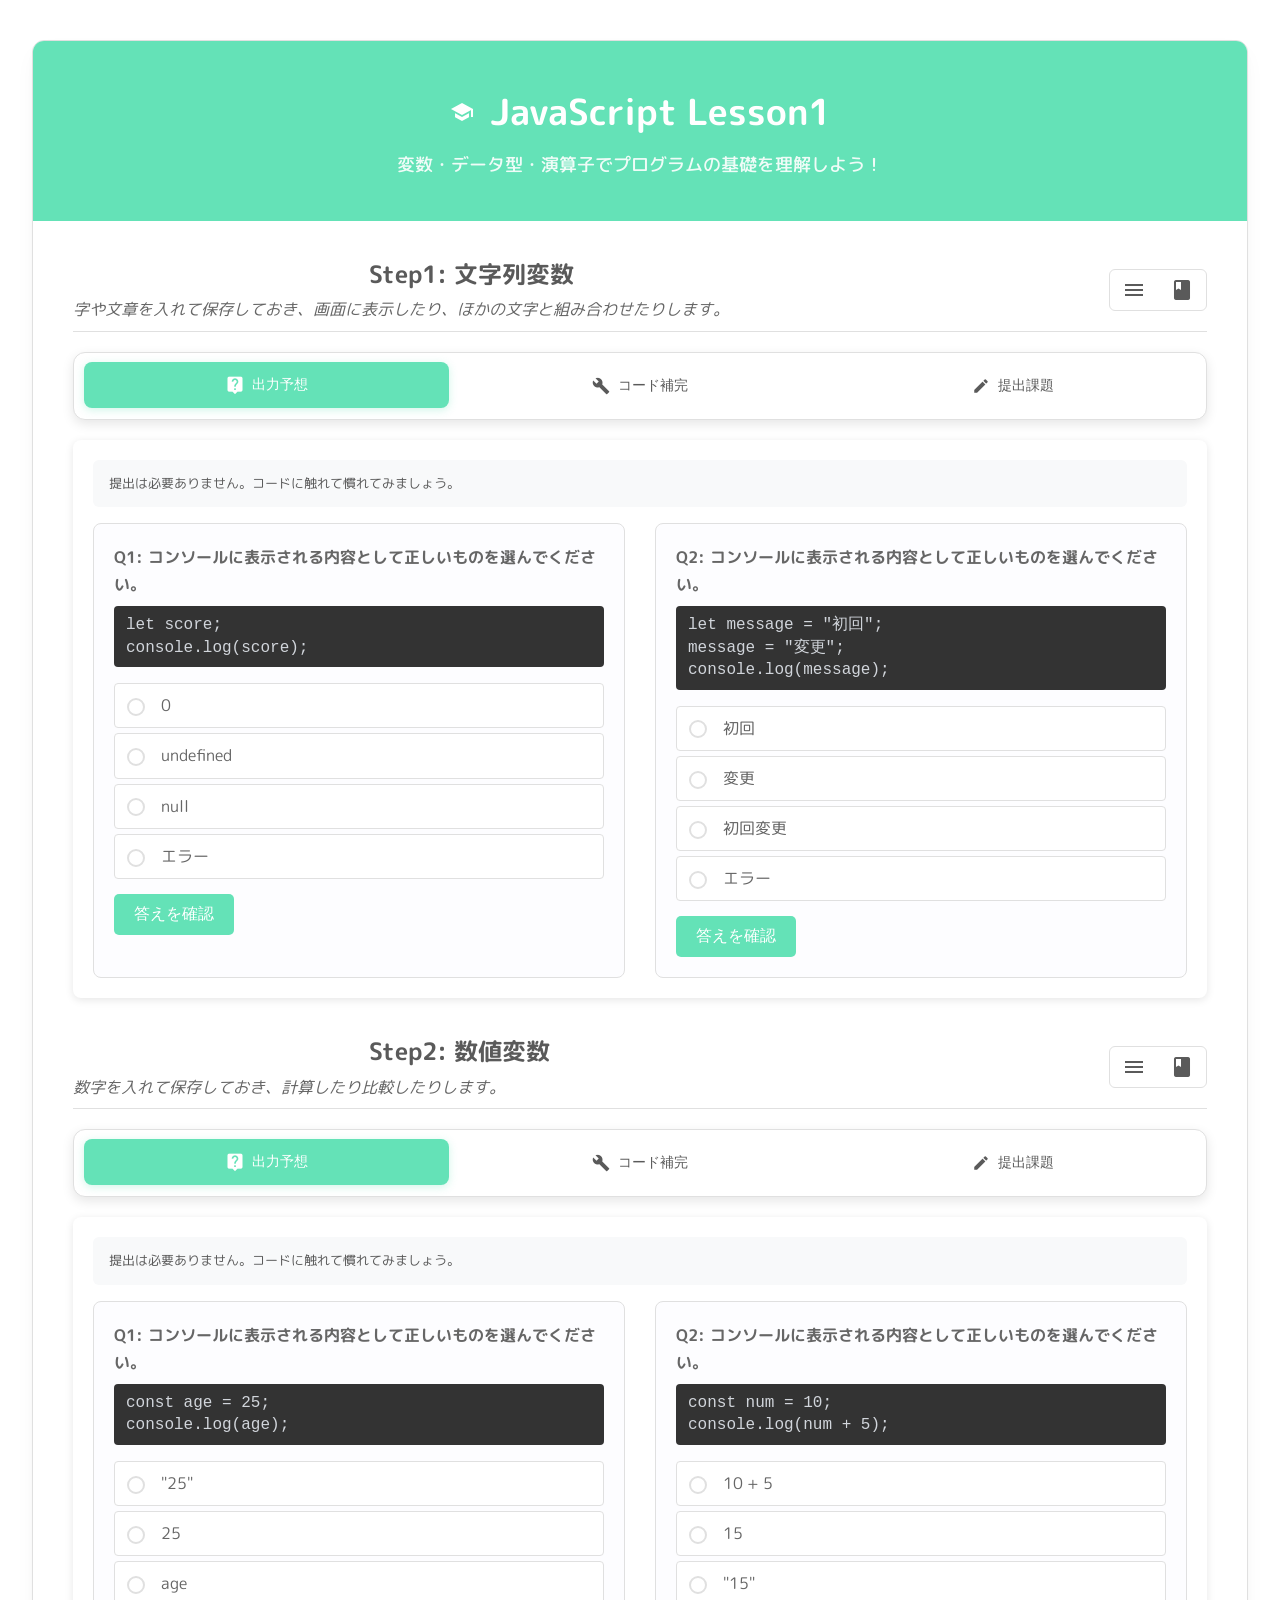
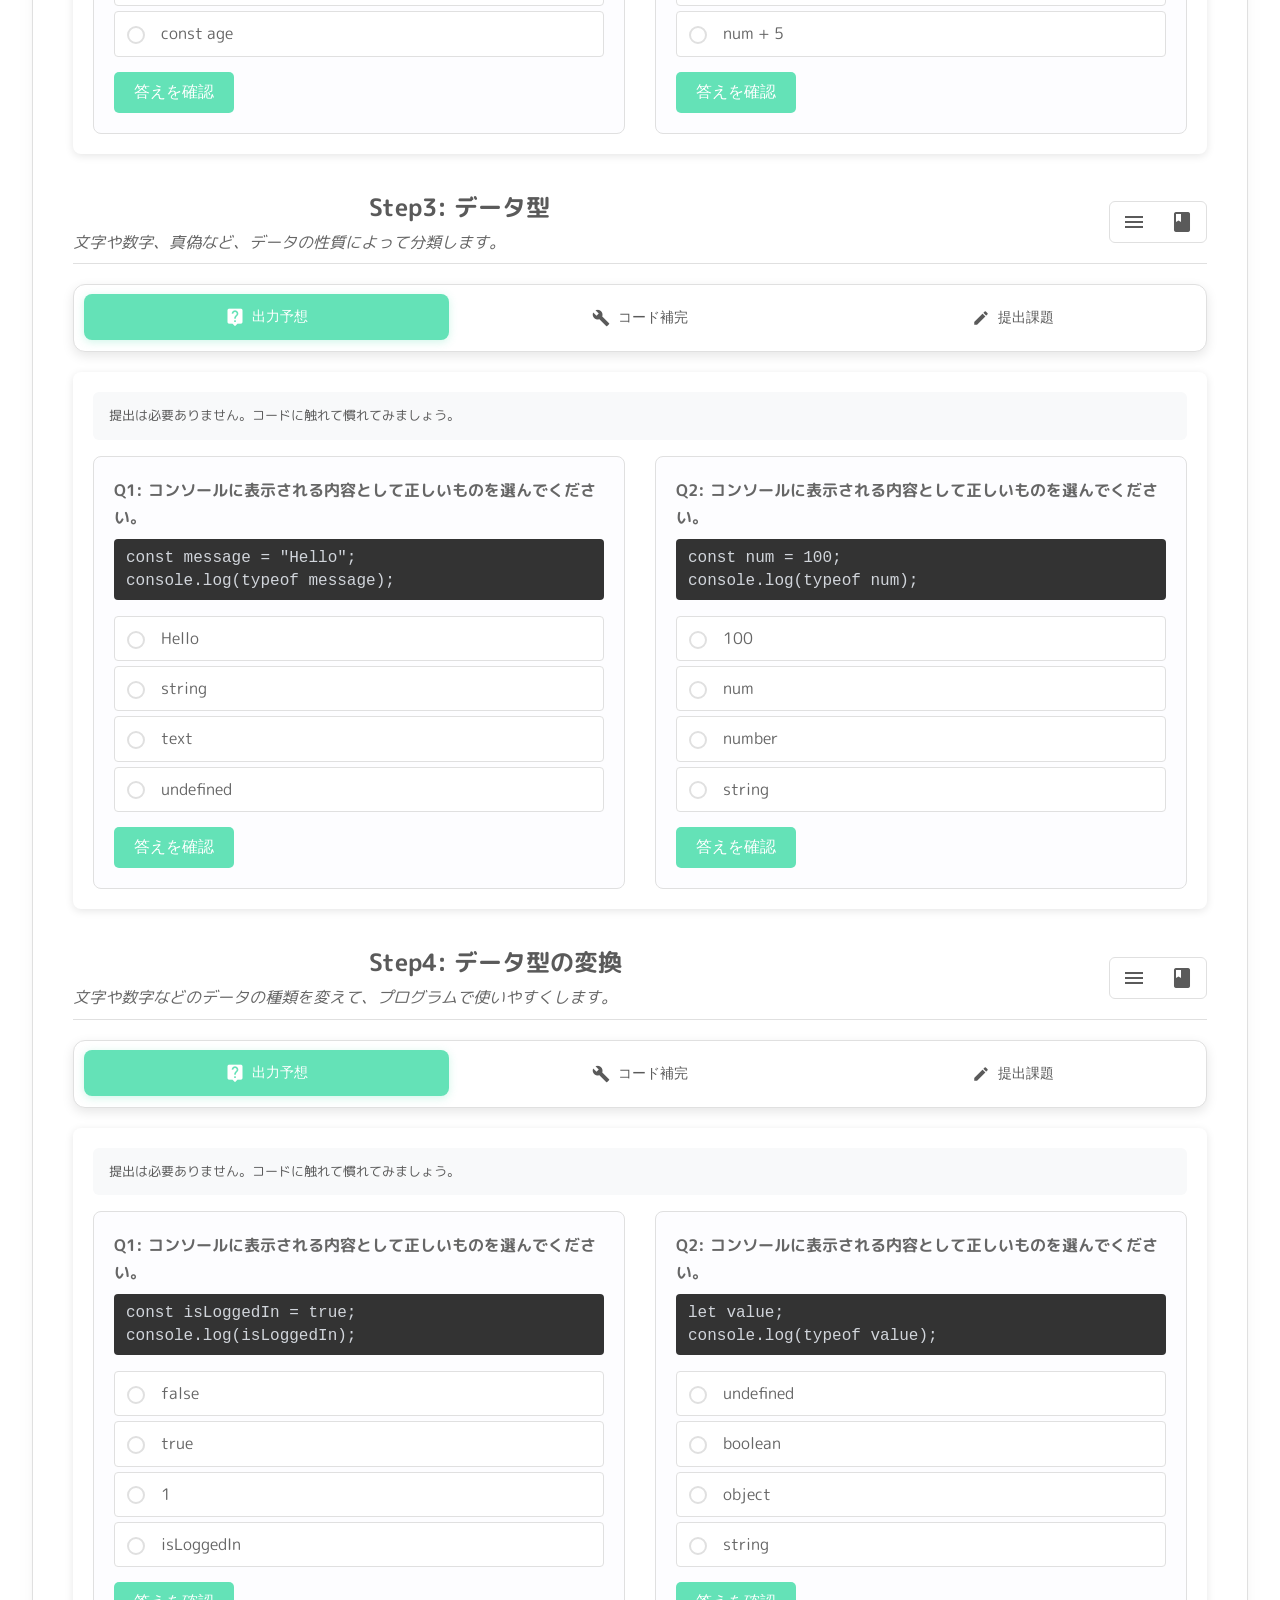
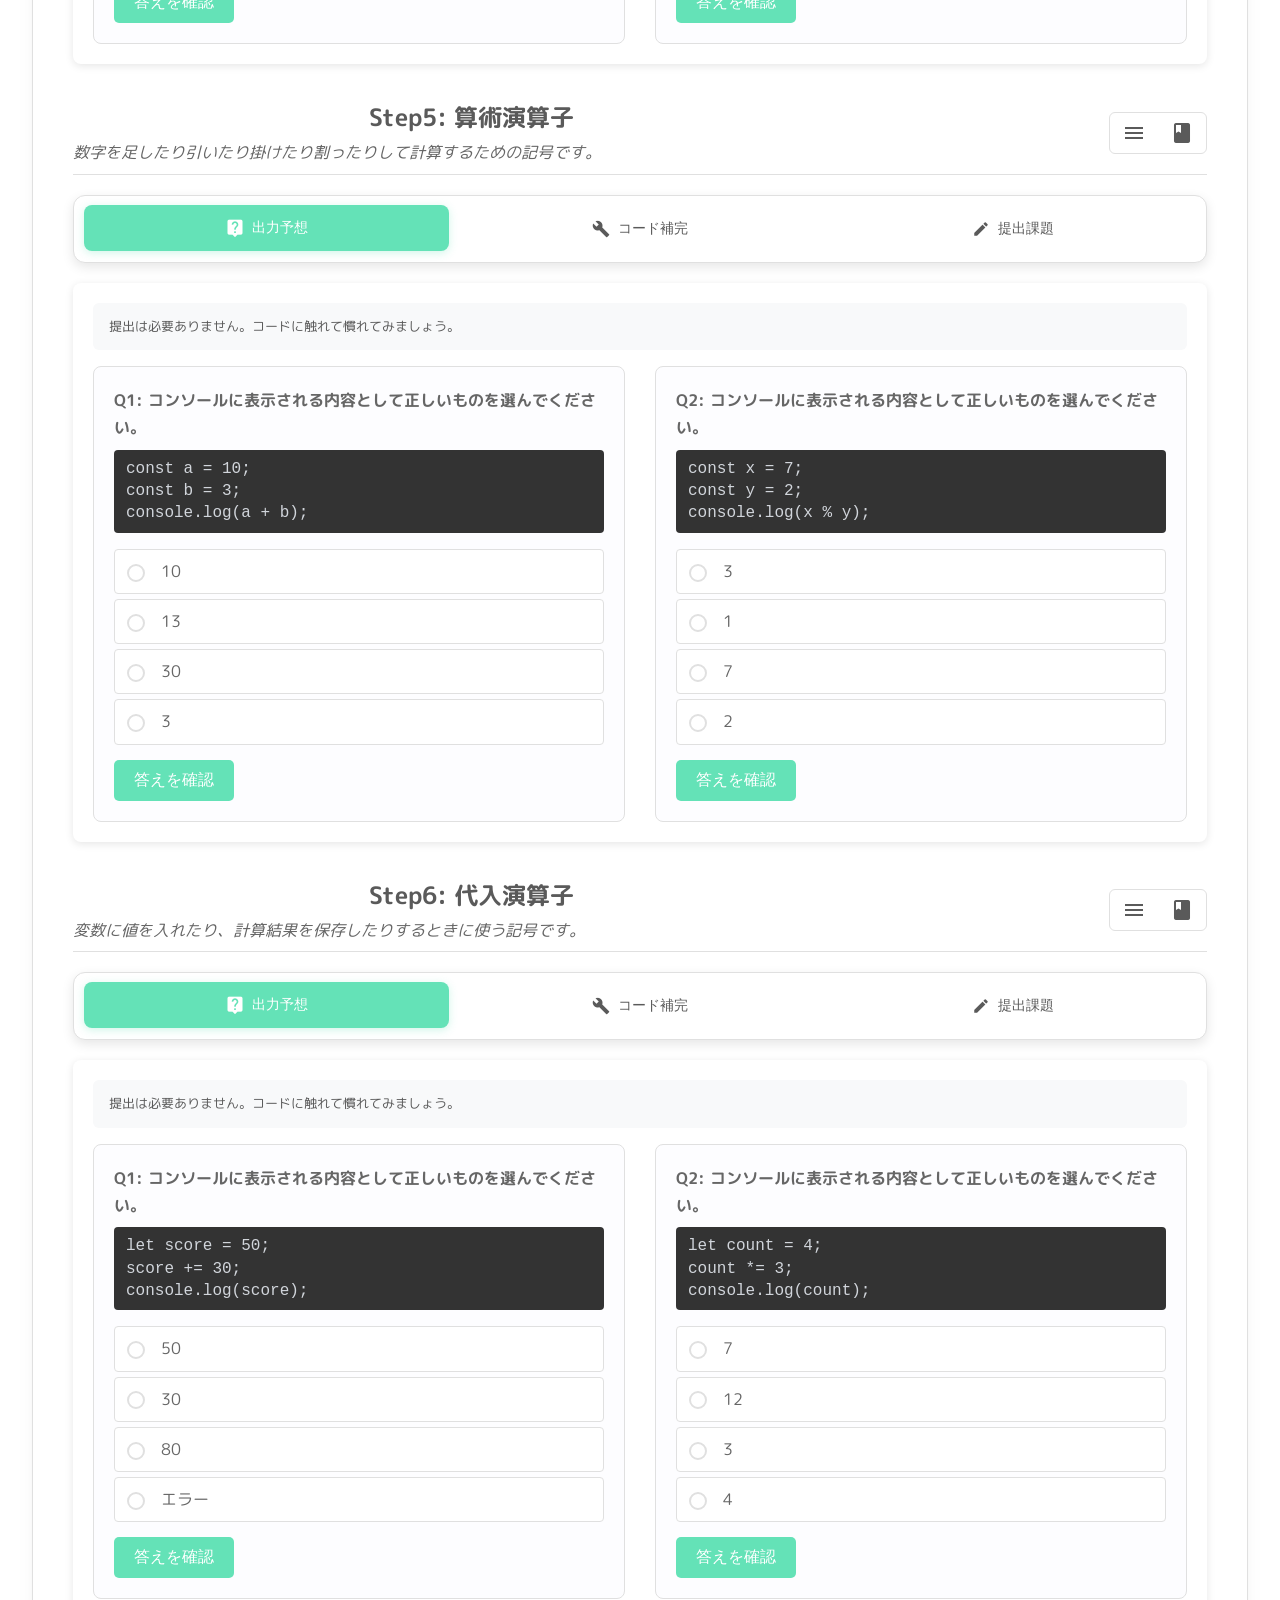
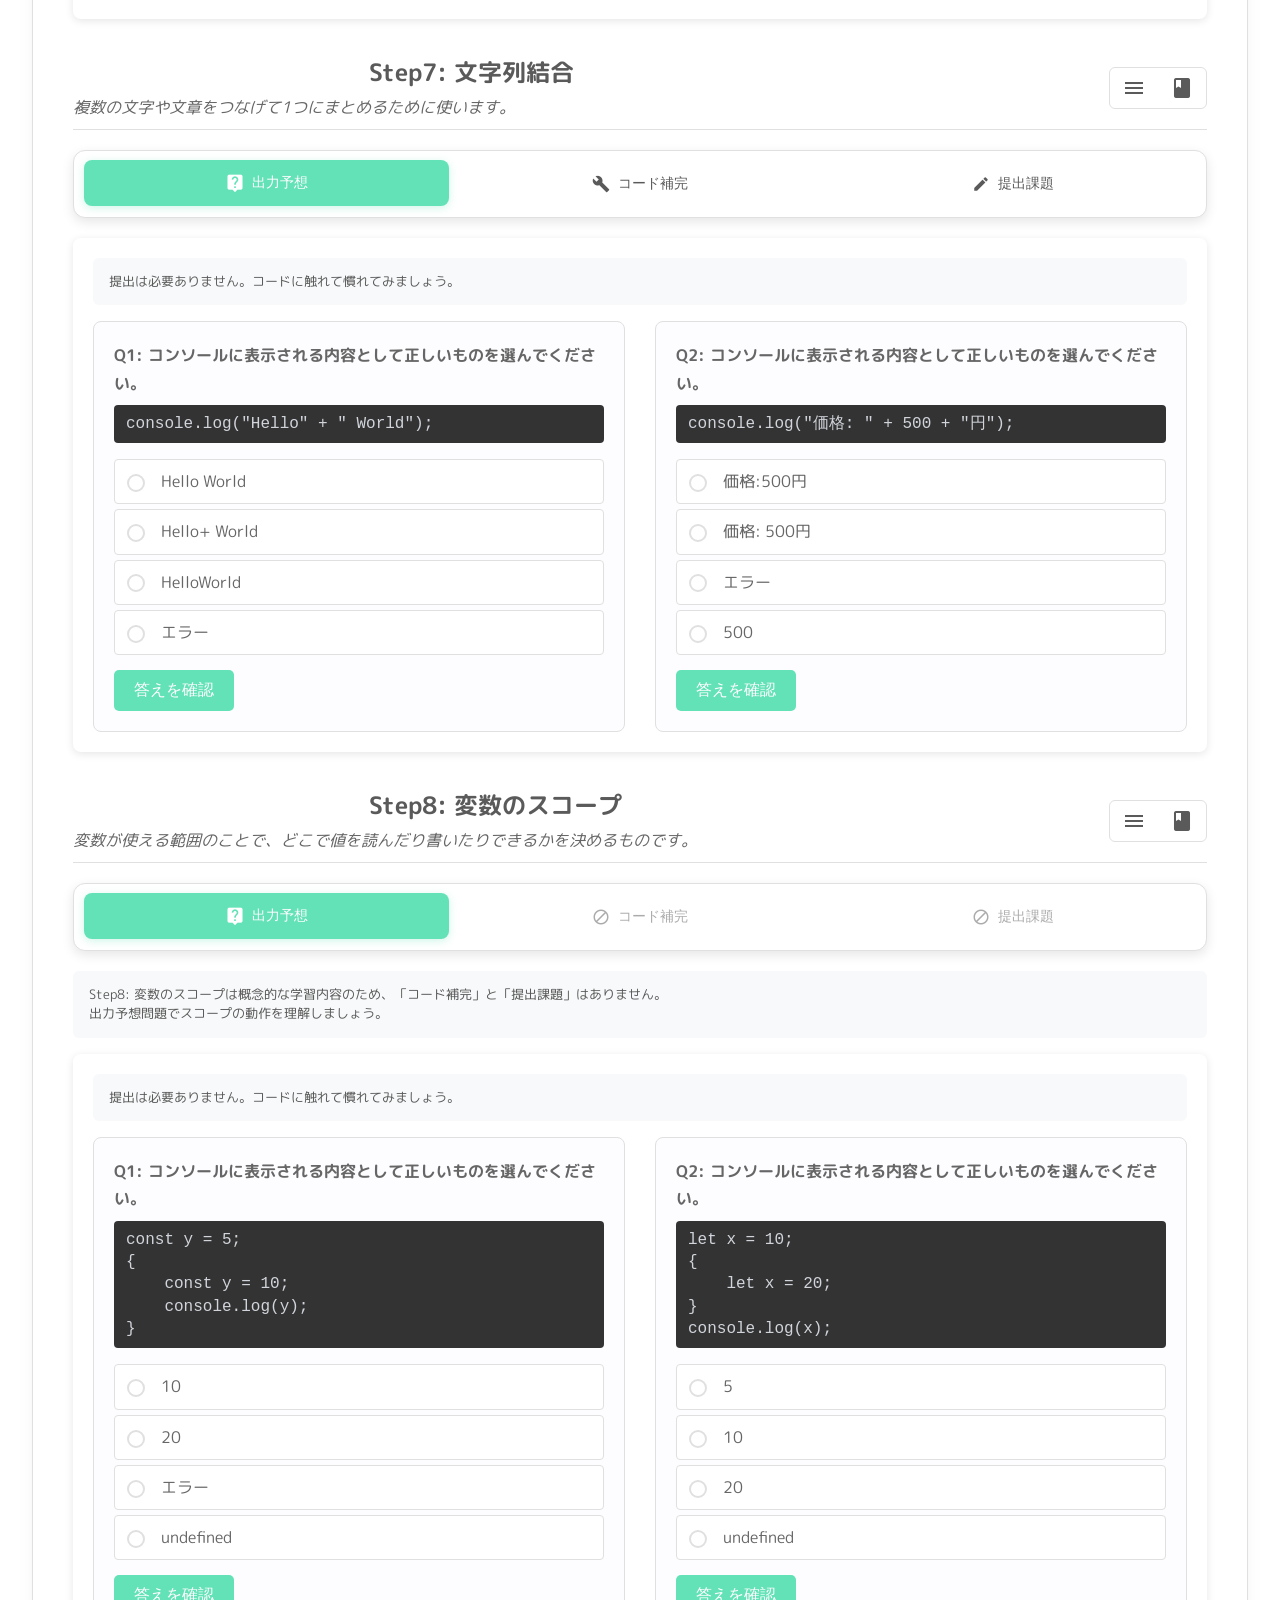
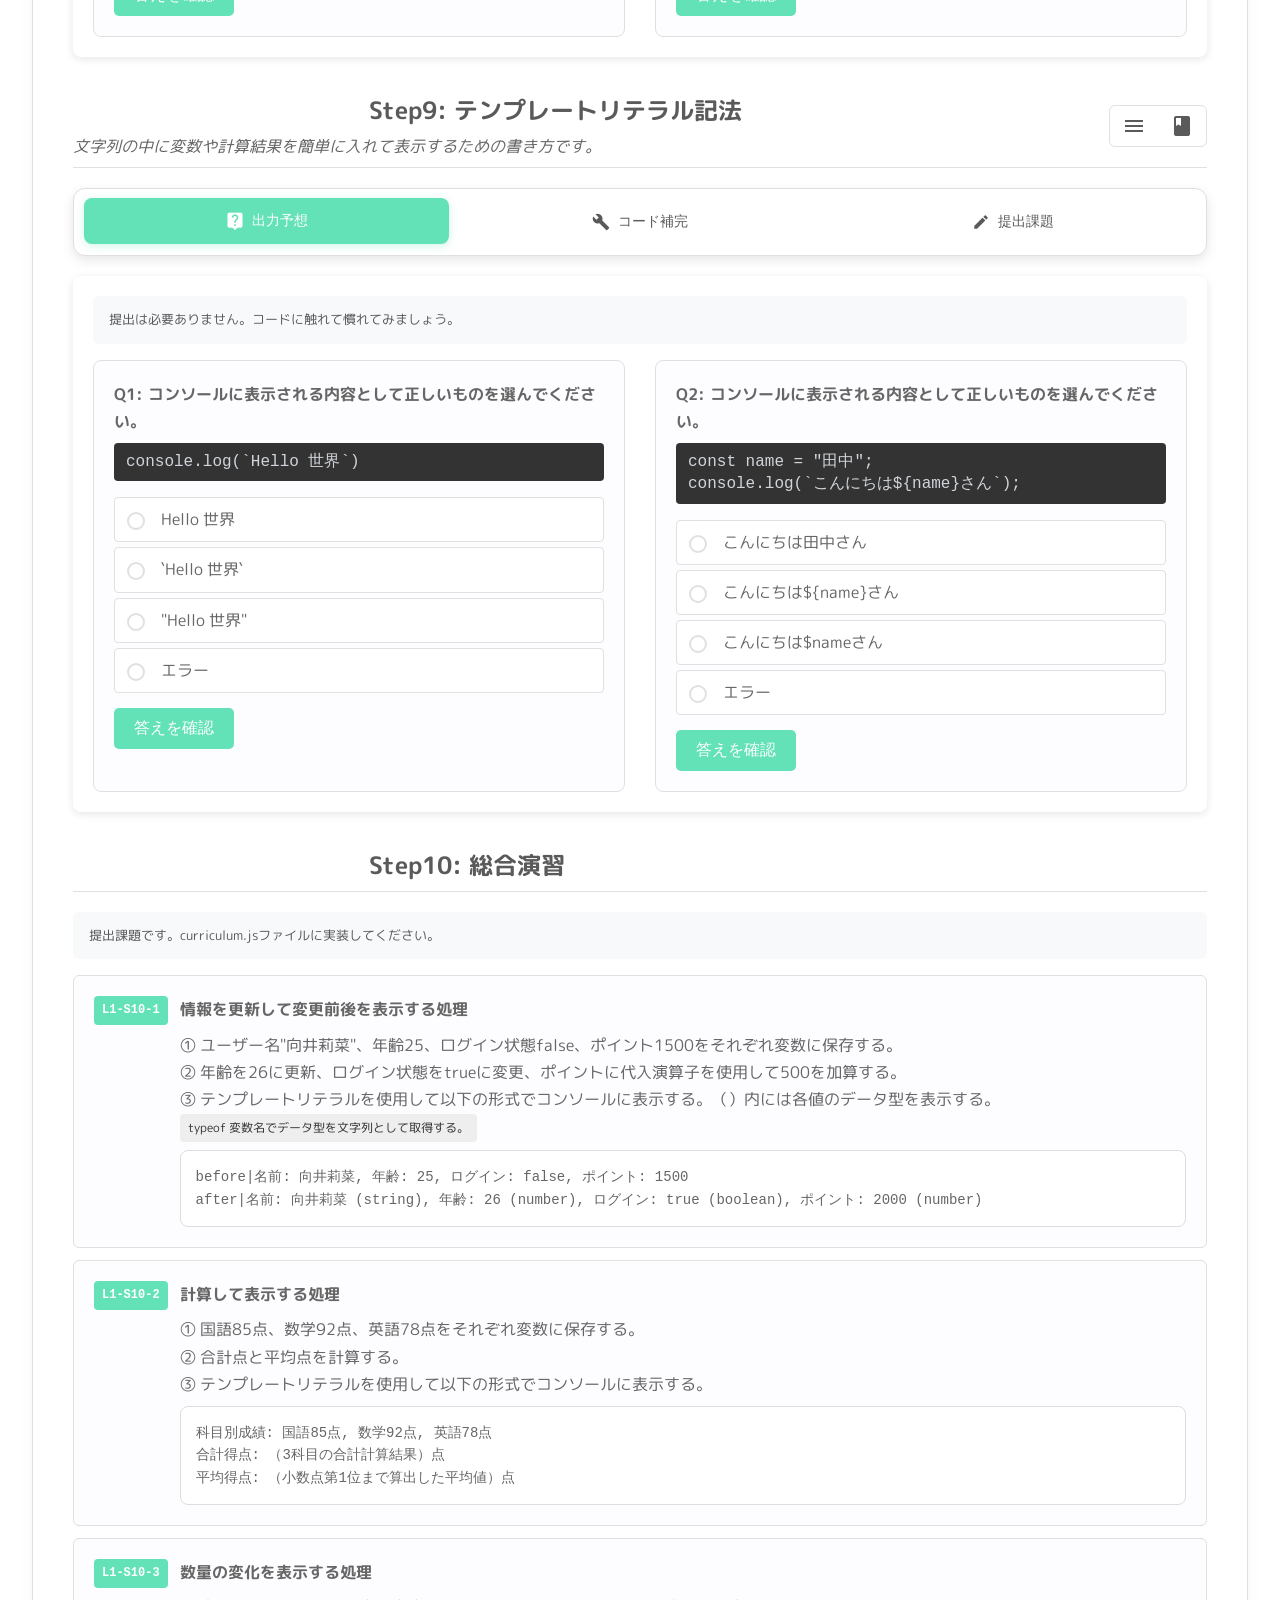
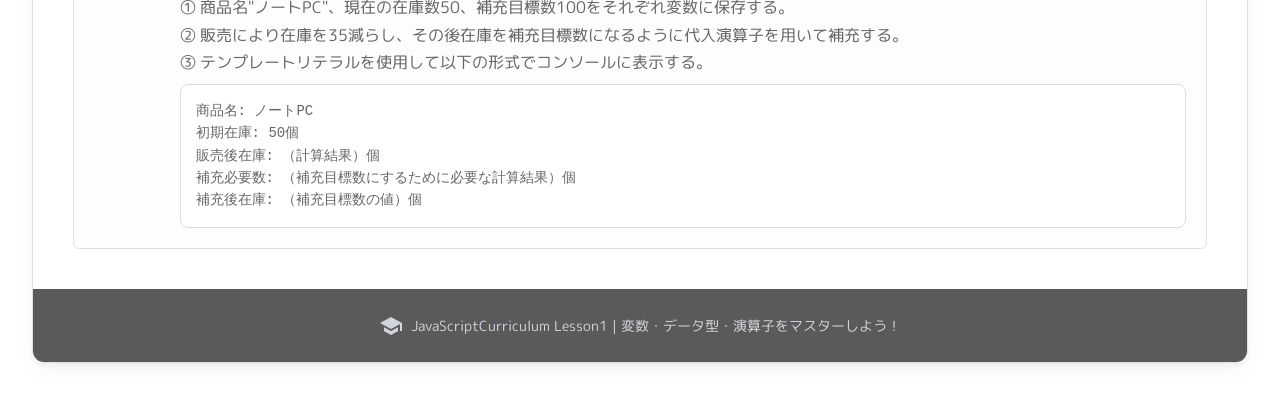
==== commit f5760c71: "fix: バグ修正" ====
--- a/lesson1/index.html
+++ b/lesson1/index.html
@@ -25,10 +25,10 @@
         <section class="p-section js-section">
           <div class="p-section__title">
             <div class="p-section__title--content">
-              <div class="p-section__title--top">
+              <h2 class="p-section__title--top">
                 <span class="material-icons">auto_awesome</span>
                 <p>Step1: 文字列変数</p>
-              </div>
+              </h2>
               <span class="c-useCase">字や文章を入れて保存しておき、画面に表示したり、ほかの文字と組み合わせたりします。</span>
             </div>
             <a href="https://convi0310.backlog.com/alias/wiki/5093304" target="_blank" class="c-link js-tooltip" data-tooltip="解説を読む">
@@ -139,14 +139,14 @@
             <div class="p-task">
               <div class="p-task__item">
                 <span class="c-tag js-tooltip" data-tooltip="問題番号をコピー" data-copy>L1-S1-1</span>
-                <span class="u-flex-1"> 変数'companyName'に文字列"株式会社テクノロジー"を保存し、コンソールに表示する。 </span>
+                <p class="u-flex-1">変数'companyName'に文字列"株式会社テクノロジー"を保存し、コンソールに表示する。</p>
               </div>
               <div class="p-task__item">
                 <span class="c-tag js-tooltip" data-tooltip="問題番号をコピー" data-copy>L1-S1-2</span>
-                <span class="u-flex-1">
+                <p class="u-flex-1">
                   変数'welcomeMessage'に文字列"ようこそ、弊社のサイトへ"を保存し、コンソールに表示する。<br />
                   'welcomeMessage'に文字列"会社概要"を代入しコンソールへ表示する。
-                </span>
+                </p>
               </div>
             </div>
           </div>
@@ -155,10 +155,10 @@
         <section class="p-section js-section">
           <div class="p-section__title">
             <div class="p-section__title--content">
-              <div class="p-section__title--top">
+              <h2 class="p-section__title--top">
                 <span class="material-icons">auto_awesome</span>
                 <p>Step2: 数値変数</p>
-              </div>
+              </h2>
               <span class="c-useCase">数字を入れて保存しておき、計算したり比較したりします。</span>
             </div>
             <a href="https://convi0310.backlog.com/alias/wiki/5093304" target="_blank" class="c-link js-tooltip" data-tooltip="解説を読む">
@@ -270,14 +270,14 @@
             <div class="p-task">
               <div class="p-task__item">
                 <span class="c-tag js-tooltip" data-tooltip="問題番号をコピー" data-copy>L1-S2-1</span>
-                <span class="u-flex-1">変数'score'に数値85を保存し、コンソールに表示する。</span>
+                <p class="u-flex-1">変数'score'に数値85を保存し、コンソールに表示する。</p>
               </div>
               <div class="p-task__item">
                 <span class="c-tag js-tooltip" data-tooltip="問題番号をコピー" data-copy>L1-S2-2</span>
-                <span class="u-flex-1">
+                <p class="u-flex-1">
                   変数'count'に数値300を保存し、コンソールに表示する。 <br />
-                  'countに数値100を再代入し、コンソールに表示する。
-                </span>
+                  'count'に数値100を再代入し、コンソールに表示する。
+                </p>
               </div>
             </div>
           </div>
@@ -286,10 +286,10 @@
         <section class="p-section js-section">
           <div class="p-section__title">
             <div class="p-section__title--content">
-              <div class="p-section__title--top">
+              <h2 class="p-section__title--top">
                 <span class="material-icons">auto_awesome</span>
                 <p>Step3: データ型</p>
-              </div>
+              </h2>
               <span class="c-useCase">文字や数字、真偽など、データの性質によって分類します。</span>
             </div>
             <a href="https://convi0310.backlog.com/alias/wiki/5093327" target="_blank" class="c-link js-tooltip" data-tooltip="解説を読む">
@@ -401,11 +401,17 @@
             <div class="p-task">
               <div class="p-task__item">
                 <span class="c-tag js-tooltip" data-tooltip="問題番号をコピー" data-copy>L1-S3-1</span>
-                <span class="u-flex-1">変数'message'に自由な文字列を保存し、データ型と値をコンソールに表示する。</span>
+                <p class="u-flex-1">
+                  変数'message'に自由な文字列を保存し、データ型と値をコンソールに表示する。<br />
+                  <span class="c-tag -point">※ typeofを使うとデータ型を確認可能。</span>
+                </p>
               </div>
               <div class="p-task__item">
                 <span class="c-tag js-tooltip" data-tooltip="問題番号をコピー" data-copy>L1-S3-2</span>
-                <span class="u-flex-1">変数'score'に自由な数値を保存し、データ型と値をコンソールに表示する。</span>
+                <p class="u-flex-1">
+                  変数'score'に自由な数値を保存し、データ型と値をコンソールに表示する。<br />
+                  <span class="c-tag -point">※ typeofを使うとデータ型を確認可能。</span>
+                </p>
               </div>
             </div>
           </div>
@@ -414,10 +420,10 @@
         <section class="p-section js-section">
           <div class="p-section__title">
             <div class="p-section__title--content">
-              <div class="p-section__title--top">
+              <h2 class="p-section__title--top">
                 <span class="material-icons">auto_awesome</span>
                 <p>Step4: データ型の変換</p>
-              </div>
+              </h2>
               <span class="c-useCase">文字や数字などのデータの種類を変えて、プログラムで使いやすくします。</span>
             </div>
             <a href="https://convi0310.backlog.com/alias/wiki/5093327" target="_blank" class="c-link js-tooltip" data-tooltip="解説を読む">
@@ -531,14 +537,17 @@
             <div class="p-task">
               <div class="p-task__item">
                 <span class="c-tag js-tooltip" data-tooltip="問題番号をコピー" data-copy>L1-S4-1</span>
-                <span class="u-flex-1">変数'isActive'にtrue、変数'isComplete'にfalseを保存し、それぞれデータ型と値をコンソールに表示する。</span>
+                <p class="u-flex-1">
+                  変数'isActive'にtrue（boolean型）を保存し、データ型と値をコンソールに表示する。<br />
+                  文字列に変換して'isActive'に再代入し、変換後のデータ型と値をコンソールに表示する。
+                </p>
               </div>
               <div class="p-task__item">
                 <span class="c-tag js-tooltip" data-tooltip="問題番号をコピー" data-copy>L1-S4-2</span>
-                <span class="u-flex-1">
+                <p class="u-flex-1">
                   変数'initValue'に数値456を保存し、データ型と値をコンソールに表示する。<br />
                   文字列に変換して変数に再代入し、データ型と値をコンソールに表示する。
-                </span>
+                </p>
               </div>
             </div>
           </div>
@@ -547,10 +556,10 @@
         <section class="p-section js-section">
           <div class="p-section__title">
             <div class="p-section__title--content">
-              <div class="p-section__title--top">
+              <h2 class="p-section__title--top">
                 <span class="material-icons">auto_awesome</span>
                 <p>Step5: 算術演算子</p>
-              </div>
+              </h2>
               <span class="c-useCase">数字を足したり引いたり掛けたり割ったりして計算するための記号です。</span>
             </div>
             <a href="https://convi0310.backlog.com/alias/wiki/5093344" target="_blank" class="c-link js-tooltip" data-tooltip="解説を読む">
@@ -663,14 +672,15 @@
             <div class="p-task">
               <div class="p-task__item">
                 <span class="c-tag js-tooltip" data-tooltip="問題番号をコピー" data-copy>L1-S5-1</span>
-                <span class="u-flex-1">
+                <p class="u-flex-1">
                   商品価格1200円、送料500円をそれぞれ変数に保存し、商品価格と送料を合計する。<br />
-                  その金額に、消費税10%をかけた金額を計算してコンソールに表示する。
-                </span>
+                  その金額に、消費税10%をかけた金額を計算してコンソールに表示する。<br />
+                  <span class="c-tag -point">※ 合計金額を変数に保存してから、税込み金額を計算する。表示するのは税込み金額のみ。</span>
+                </p>
               </div>
               <div class="p-task__item">
                 <span class="c-tag js-tooltip" data-tooltip="問題番号をコピー" data-copy>L1-S5-2</span>
-                <span class="u-flex-1">数値23を変数に保存し、その23を3で割った余りを計算してコンソールに表示する。</span>
+                <p class="u-flex-1">数値23を変数に保存し、その23を3で割った余りを計算してコンソールに表示する。</p>
               </div>
             </div>
           </div>
@@ -679,10 +689,10 @@
         <section class="p-section js-section">
           <div class="p-section__title">
             <div class="p-section__title--content">
-              <div class="p-section__title--top">
+              <h2 class="p-section__title--top">
                 <span class="material-icons">auto_awesome</span>
                 <p>Step6: 代入演算子</p>
-              </div>
+              </h2>
               <span class="c-useCase">変数に値を入れたり、計算結果を保存したりするときに使う記号です。</span>
             </div>
             <a href="https://convi0310.backlog.com/alias/wiki/5093344" target="_blank" class="c-link js-tooltip" data-tooltip="解説を読む">
@@ -792,11 +802,11 @@
             <div class="p-task">
               <div class="p-task__item">
                 <span class="c-tag js-tooltip" data-tooltip="問題番号をコピー" data-copy>L1-S6-1</span>
-                <span class="u-flex-1">変数に数値100を代入後、代入演算子で50を加算、20を減算し、各段階でコンソールに表示する。</span>
+                <p class="u-flex-1">変数に数値100を代入後、代入演算子で50を加算、20を減算し、各段階でコンソールに表示する。</p>
               </div>
               <div class="p-task__item">
                 <span class="c-tag js-tooltip" data-tooltip="問題番号をコピー" data-copy>L1-S6-2</span>
-                <span class="u-flex-1">変数に数値200を代入後、代入演算子で1.5倍、2で割り、各段階でコンソールに表示する。</span>
+                <p class="u-flex-1">変数に数値200を代入後、代入演算子で1.5倍、2で割り、各段階でコンソールに表示する。</p>
               </div>
             </div>
           </div>
@@ -805,10 +815,10 @@
         <section class="p-section js-section">
           <div class="p-section__title">
             <div class="p-section__title--content">
-              <div class="p-section__title--top">
+              <h2 class="p-section__title--top">
                 <span class="material-icons">auto_awesome</span>
                 <p>Step7: 文字列結合</p>
-              </div>
+              </h2>
               <span class="c-useCase">複数の文字や文章をつなげて1つにまとめるために使います。</span>
             </div>
             <a href="https://convi0310.backlog.com/alias/wiki/5093344" target="_blank" class="c-link js-tooltip" data-tooltip="解説を読む">
@@ -921,11 +931,11 @@
             <div class="p-task">
               <div class="p-task__item">
                 <span class="c-tag js-tooltip" data-tooltip="問題番号をコピー" data-copy>L1-S7-1</span>
-                <span class="u-flex-1">自分の名前と苗字をそれぞれ変数に保存し、結合してフルネームをコンソールに表示する。</span>
+                <p class="u-flex-1">自分の名前と苗字をそれぞれ変数に保存し、結合してフルネームをコンソールに表示する。</p>
               </div>
               <div class="p-task__item">
                 <span class="c-tag js-tooltip" data-tooltip="問題番号をコピー" data-copy>L1-S7-2</span>
-                <span class="u-flex-1">文字列"リンゴ"と数値100をそれぞれ変数に保存し、"リンゴの値段は100円です。"とコンソールに表示する。</span>
+                <p class="u-flex-1">文字列"リンゴ"と数値100をそれぞれ変数に保存し、"リンゴの値段は100円です。"とコンソールに表示する。</p>
               </div>
             </div>
           </div>
@@ -934,10 +944,10 @@
         <section class="p-section js-section">
           <div class="p-section__title">
             <div class="p-section__title--content">
-              <div class="p-section__title--top">
+              <h2 class="p-section__title--top">
                 <span class="material-icons">auto_awesome</span>
                 <p>Step8: 変数のスコープ</p>
-              </div>
+              </h2>
               <span class="c-useCase">変数が使える範囲のことで、どこで値を読んだり書いたりできるかを決めるものです。</span>
             </div>
             <a href="https://convi0310.backlog.com/alias/wiki/5093304" target="_blank" class="c-link js-tooltip" data-tooltip="解説を読む">
@@ -1010,10 +1020,10 @@
         <section class="p-section js-section">
           <div class="p-section__title">
             <div class="p-section__title--content">
-              <div class="p-section__title--top">
+              <h2 class="p-section__title--top">
                 <span class="material-icons">auto_awesome</span>
                 <p>Step9: テンプレートリテラル記法</p>
-              </div>
+              </h2>
               <span class="c-useCase">文字列の中に変数や計算結果を簡単に入れて表示するための書き方です。</span>
             </div>
             <a href="https://convi0310.backlog.com/alias/wiki/5093359" target="_blank" class="c-link js-tooltip" data-tooltip="解説を読む">
@@ -1089,14 +1099,14 @@
                   const price = 85000;<br />
                   const message = `商品: ${productName}、価格: ${<label for="blank1-92" class="c-label-input">Variable name</label
                   ><input type="text" class="c-input js-blank--32" id="blank1-92" placeholder="②" />}円`;<br />
-                  console.<label for="blank1-93" class="c-label-input">Console method</label><input type="text" class="c-input js-blank--33" id="blank1-93" placeholder="③" />(message);
+                  console.log(message);
                 </div>
                 <div class="p-result u-mb-10 js-blank-result--91">
                   <span class="js-blank-correct--91 u-color-normal u-hide">〇 正解！</span>
                   <span class="js-blank-incorrect--91 u-color-warning u-hide">
                     ✕ 不正解。<br />
-                    正解は ①const ②price ③log です。<br />
-                    constは再代入しない変数宣言、priceは変数名、logはコンソール出力のメソッドです。
+                    正解は ①const ②price です。<br />
+                    constは再代入しない変数宣言、priceはテンプレートリテラル内で使用する変数名です。
                   </span>
                 </div>
                 <button data-blank-id="91" class="c-btn">答えを確認</button>
@@ -1130,17 +1140,17 @@
             <div class="p-task">
               <div class="p-task__item">
                 <span class="c-tag js-tooltip" data-tooltip="問題番号をコピー" data-copy>L1-S9-1</span>
-                <span class="u-flex-1">
+                <p class="u-flex-1">
                   "ワイヤレスイヤホン"、8980、15をそれぞれ変数に保存する。<br />
                   テンプレートリテラルで"商品: ワイヤレスイヤホン、価格: 8980円、 在庫: 15個"の形式でコンソールに表示する。
-                </span>
+                </p>
               </div>
               <div class="p-task__item">
                 <span class="c-tag js-tooltip" data-tooltip="問題番号をコピー" data-copy>L1-S9-2</span>
-                <span class="u-flex-1">
+                <p class="u-flex-1">
                   "浜田 純"、28、"エンジニア"をそれぞれ変数に保存する。<br />
                   テンプレートリテラルで"こんにちは！ 私は浜田 純です。28歳のエンジニアです。"の形式でコンソールに表示する。
-                </span>
+                </p>
               </div>
             </div>
           </div>
@@ -1149,10 +1159,10 @@
         <section class="p-section js-section">
           <div class="p-section__title">
             <div class="p-section__title--content">
-              <div class="p-section__title--top">
+              <h2 class="p-section__title--top">
                 <span class="material-icons">auto_awesome</span>
                 <p>Step10: 総合演習</p>
-              </div>
+              </h2>
             </div>
           </div>
           <div class="p-desc">
@@ -1166,7 +1176,8 @@
                 <p class="u-mt-8">
                   ① ユーザー名"向井莉菜"、年齢25、ログイン状態false、ポイント1500をそれぞれ変数に保存する。<br />
                   ② 年齢を26に更新、ログイン状態をtrueに変更、ポイントに代入演算子を使用して500を加算する。<br />
-                  ③ テンプレートリテラルを使用して以下の形式でコンソールに表示する。（）内には各値のデータ型を表示する。
+                  ③ テンプレートリテラルを使用して以下の形式でコンソールに表示する。（）内には各値のデータ型を表示する。<br />
+                  <span class="c-tag -point">typeof 変数名でデータ型を文字列として取得する。</span>
                 </p>
                 <div class="p-task__output">
                   before|名前: 向井莉菜, 年齢: 25, ログイン: false, ポイント: 1500<br />
--- a/common/assets/css/style.css
+++ b/common/assets/css/style.css
@@ -132,6 +132,22 @@
   user-select: none;
 }
 
+.c-tag:hover {
+  background: var(--color-secondary);
+}
+
+.c-tag.-point {
+  background: var(--color-gray-18);
+  color: var(--color-gray-2);
+  font-weight: 400;
+  font-family: var(--font-family);
+  display: inline-block;
+}
+
+.c-tag.-point:hover {
+  background: var(--color-gray-18);
+}
+
 .c-floatingBtn {
   position: fixed;
   bottom: 30px;
@@ -257,10 +273,6 @@
   transform: translateY(-1px);
 }
 
-.c-tag:hover {
-  background: var(--color-secondary);
-}
-
 .c-text-lesson {
   color: var(--color-primary);
 }
@@ -872,6 +884,10 @@
   gap: 8px;
 }
 
+.p-section__title--top p {
+  font-size: var(--size-xl);
+}
+
 .p-colorBox {
   border: 2px solid var(--color-gray-15);
   border-radius: 8px;
